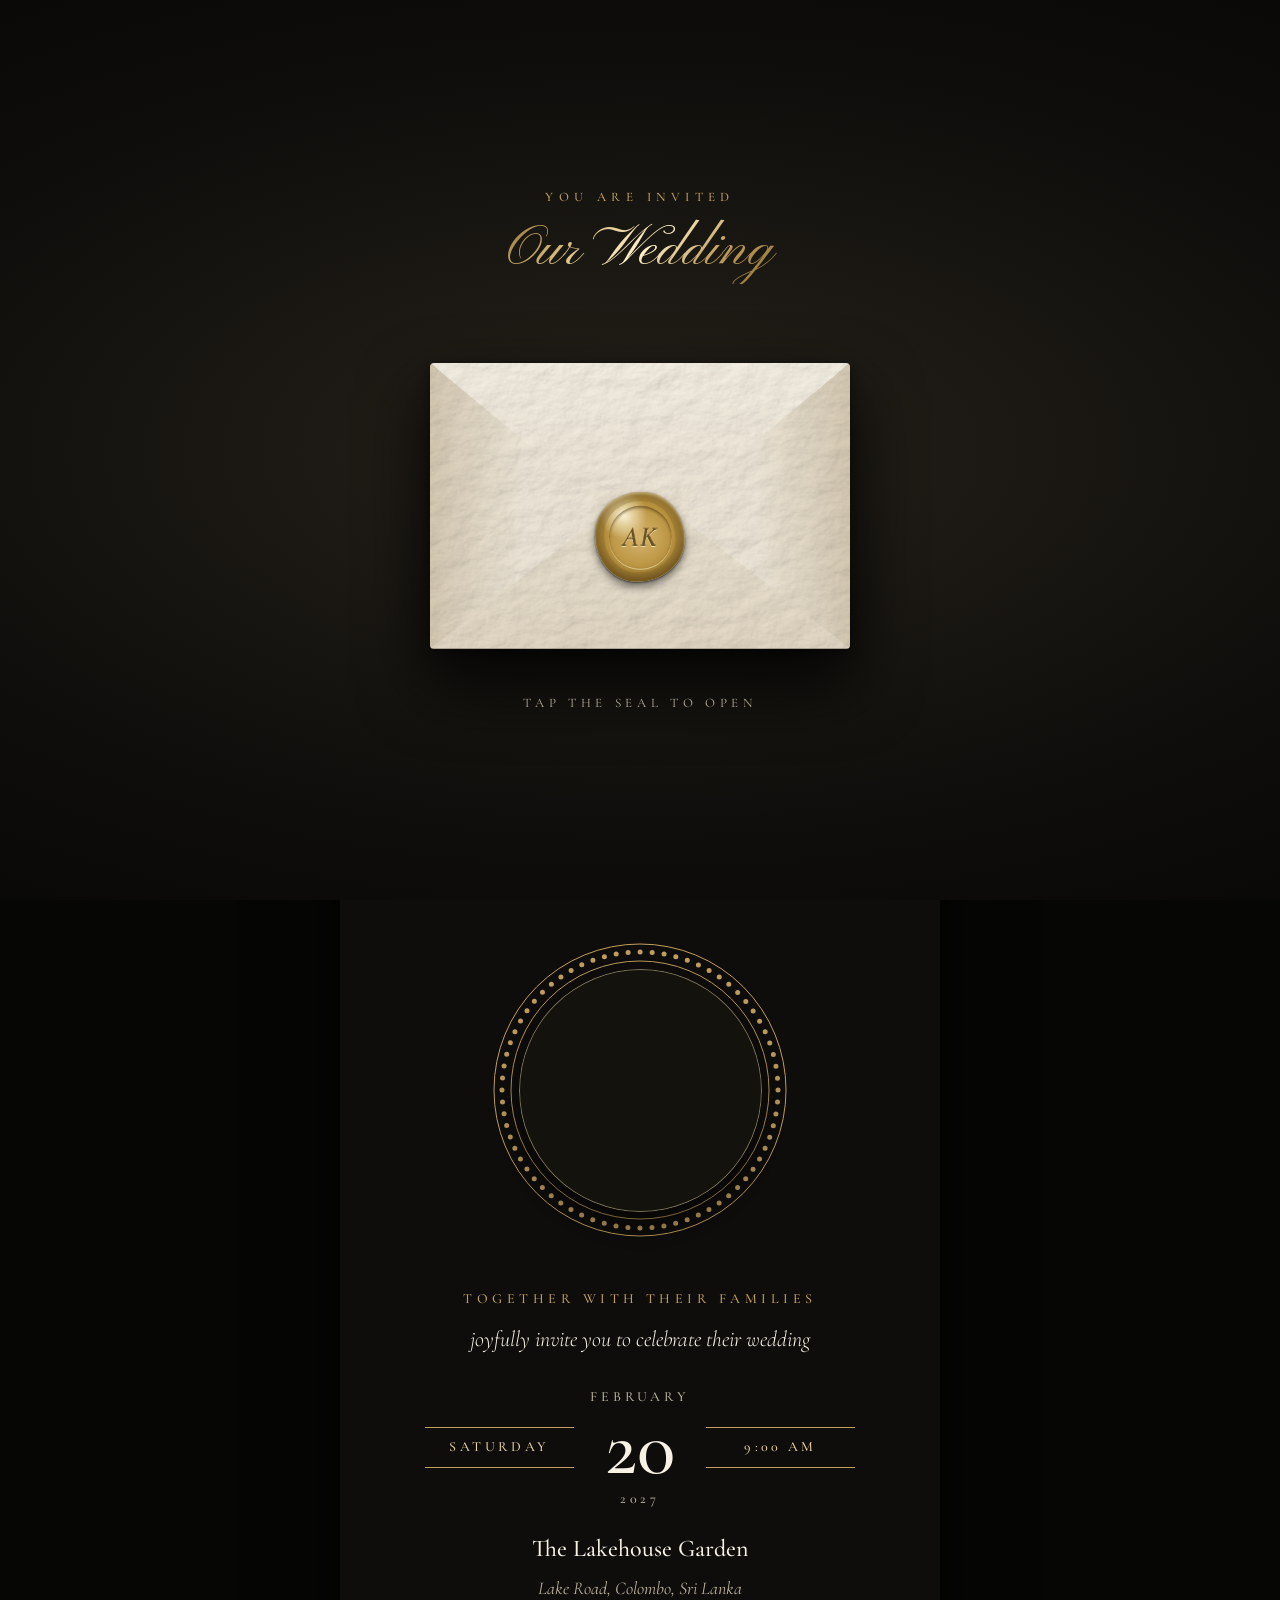
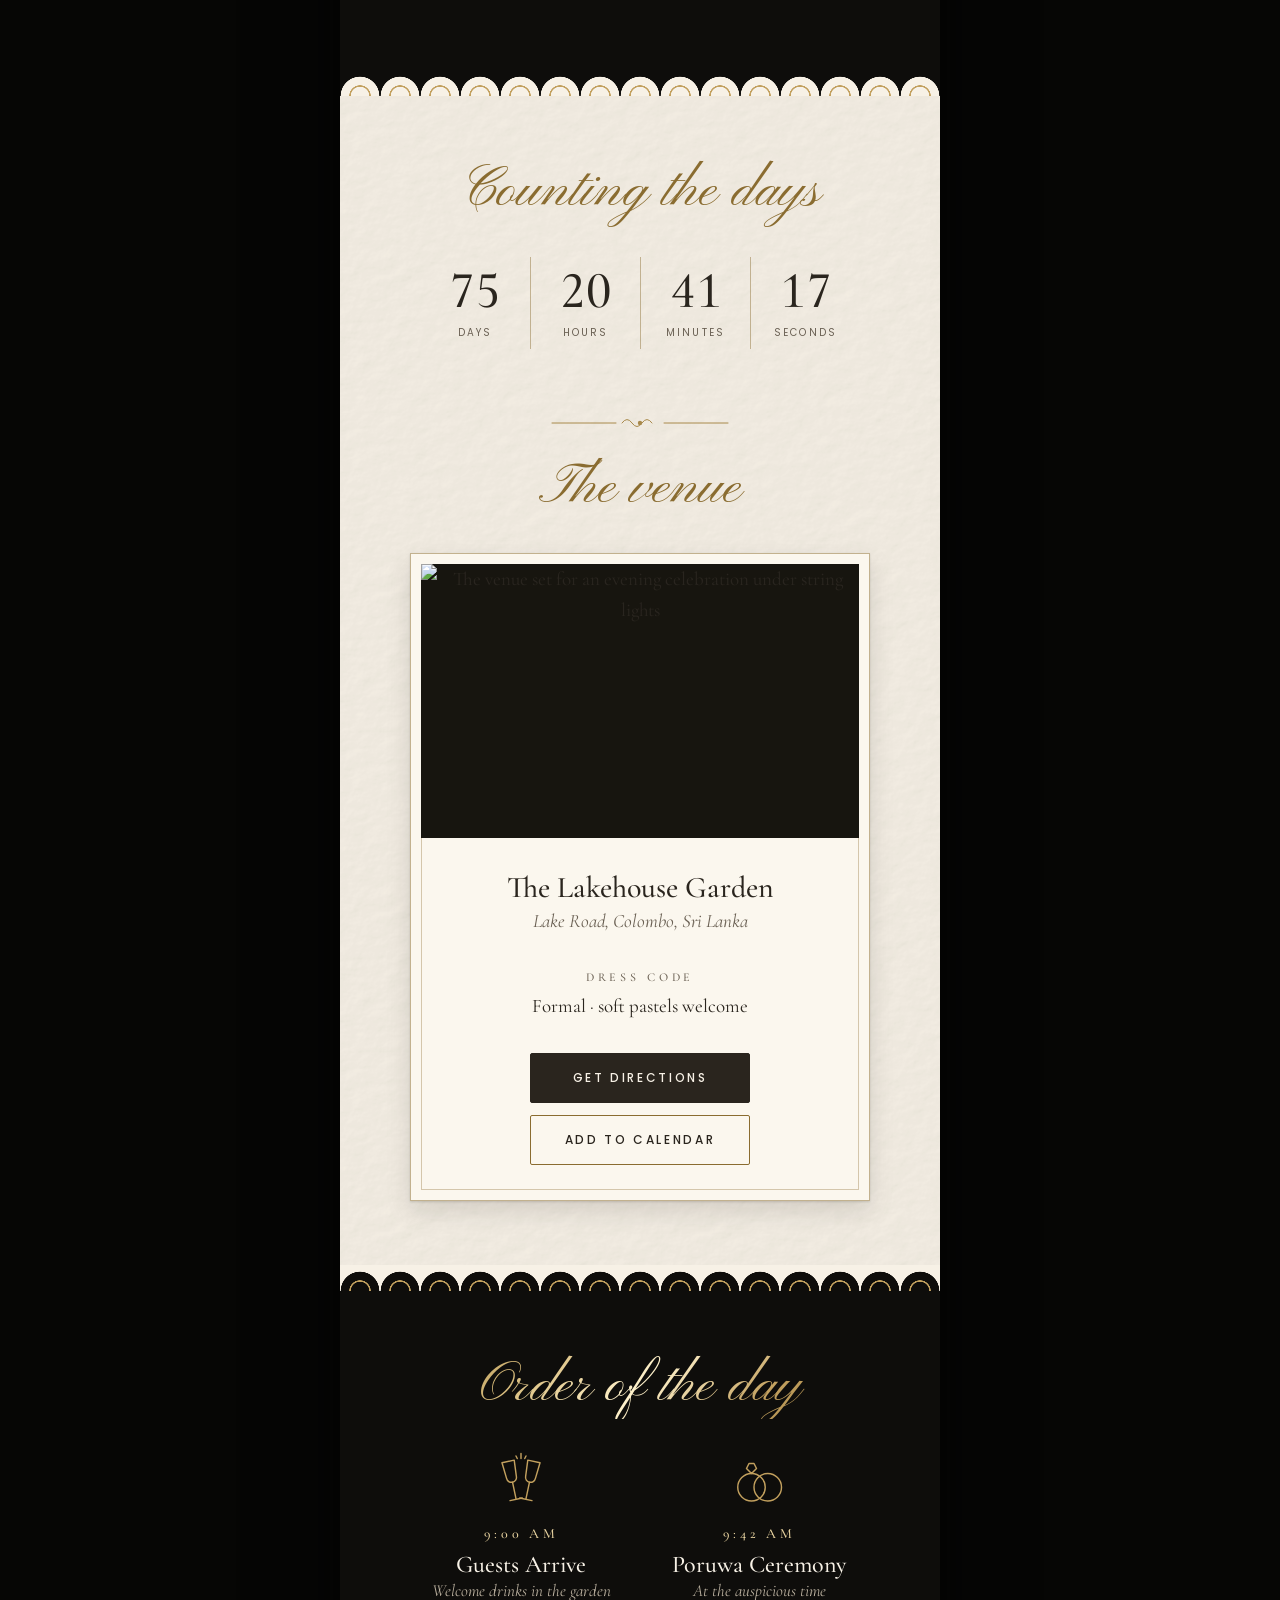
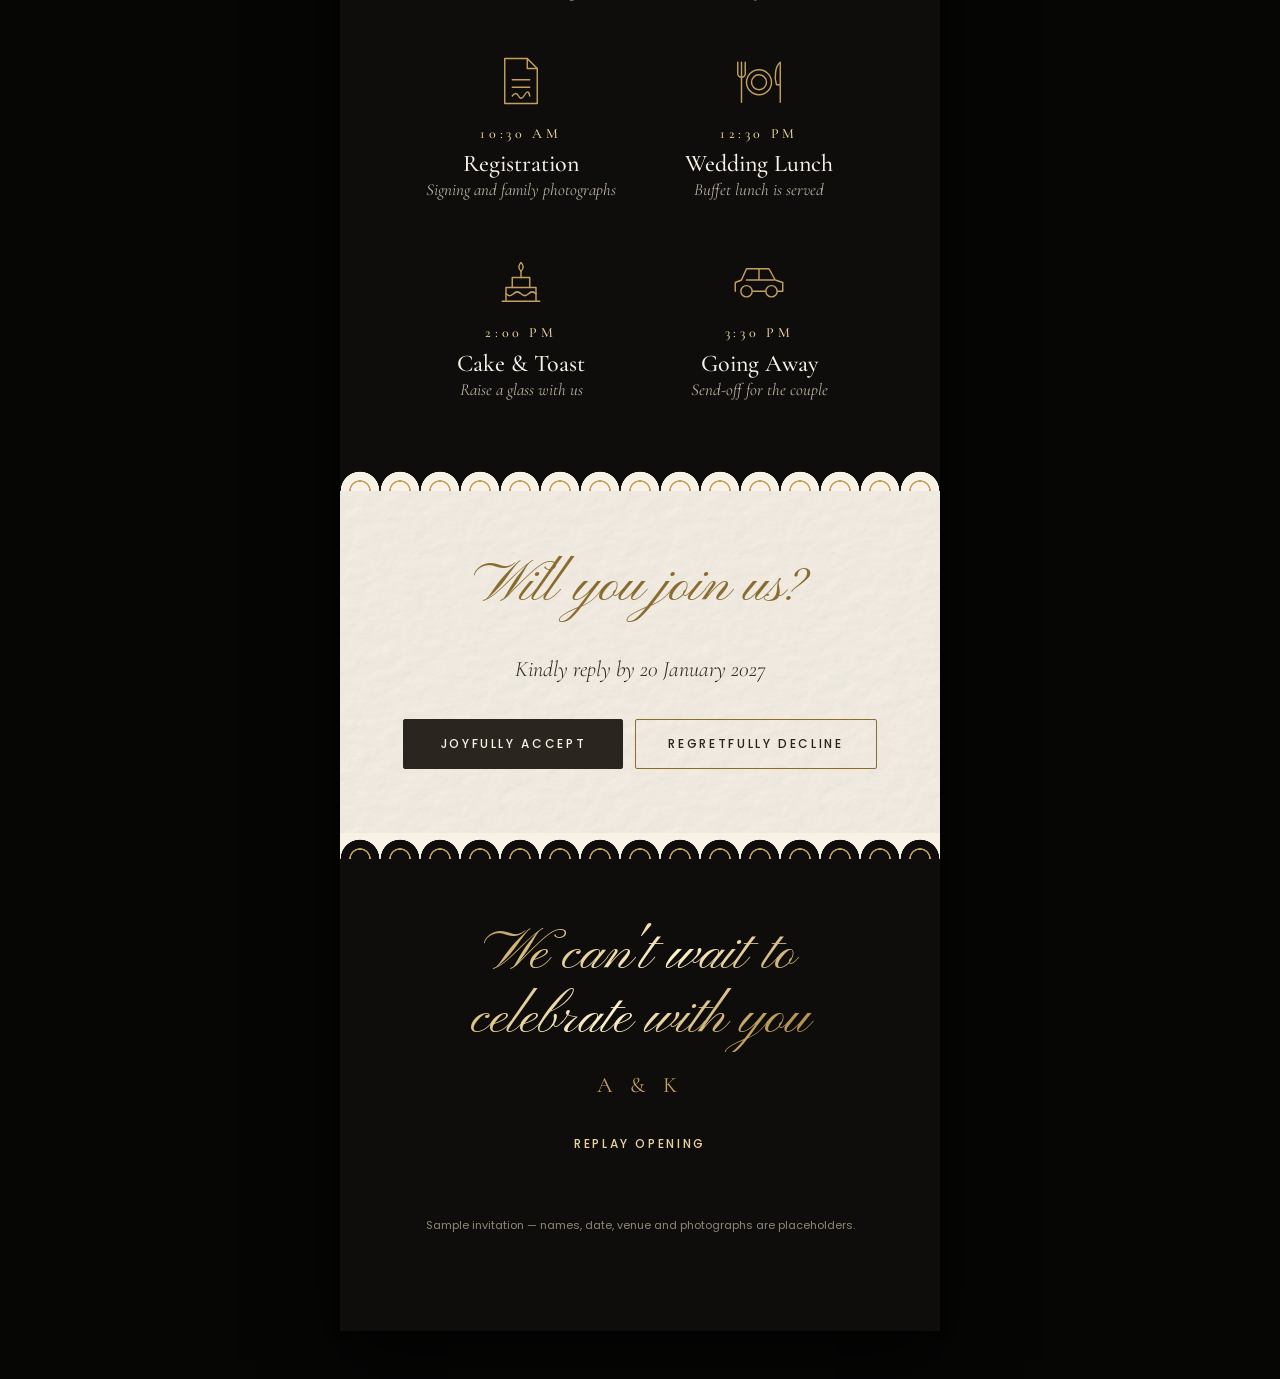
==== demo/card-01/index.html @ 8cd10842 "Add Card 01: animated digital wedding invitation Envelope opening sequence, photo hero, invitation w" ====
<!DOCTYPE html>
<html lang="en">
<head>
  <meta charset="utf-8">
  <meta name="viewport" content="width=device-width, initial-scale=1, viewport-fit=cover">
  <meta name="robots" content="noindex, nofollow">
  <meta name="theme-color" content="#0E0D0B">
  <title>You're Invited — Wedding Invitation</title>
  <meta name="description" content="Open your wedding invitation.">
  <meta property="og:title" content="You're Invited">
  <meta property="og:description" content="Tap to open your wedding invitation.">
  <meta property="og:type" content="website">

  <link rel="preconnect" href="https://fonts.googleapis.com">
  <link rel="preconnect" href="https://fonts.gstatic.com" crossorigin>
  <link rel="preconnect" href="https://images.pexels.com">
  <link href="https://fonts.googleapis.com/css2?family=Cormorant+Garamond:ital,wght@0,400;0,500;0,600;1,400;1,500&family=Pinyon+Script&family=Poppins:wght@400;500&display=swap" rel="stylesheet">
  <link href="https://cdn.jsdelivr.net/npm/bootstrap@5.3.3/dist/css/bootstrap.min.css" rel="stylesheet">
  <link href="https://cdnjs.cloudflare.com/ajax/libs/font-awesome/6.5.2/css/all.min.css" rel="stylesheet">
  <link href="assets/css/style.css" rel="stylesheet">
</head>
<body class="is-sealed">

  <!-- ============ Opening stage: sealed envelope ============ -->
  <div class="stage" id="stage">
    <div class="stage__sparkles" id="sparkles" aria-hidden="true"></div>

    <p class="stage__eyebrow">You are invited</p>
    <p class="stage__guest" id="stageGuest">Our Wedding</p>

    <div class="env" id="env">
      <div class="env__back"></div>

      <div class="env__card" aria-hidden="true">
        <div class="env__card-inner">
          <span class="env__card-line">The wedding of</span>
          <span class="env__card-mono" data-bind="monogram"></span>
        </div>
      </div>

      <div class="env__pocket" aria-hidden="true">
        <div class="env__sides"></div>
        <div class="env__bottom"></div>
      </div>

      <div class="env__flap" aria-hidden="true"></div>

      <button class="seal" id="openBtn" type="button" aria-label="Open the invitation">
        <span class="seal__mono" data-bind="initials"></span>
      </button>
    </div>

    <p class="stage__hint">Tap the seal to open</p>
  </div>

  <!-- ============ Invitation ============ -->
  <main class="invite" id="invite">
    <article class="sheet">

      <!-- Hero photo -->
      <header class="hero">
        <img class="hero__img" id="heroImg" alt="The couple embracing in a garden" fetchpriority="high">
        <div class="hero__shade" aria-hidden="true"></div>
        <div class="flecks" id="flecks" aria-hidden="true"></div>
        <div class="hero__text">
          <p class="eyebrow rise" style="--d:.3s">The wedding of</p>
          <h1 class="names rise" style="--d:.6s">
            <span data-bind="first"></span>
            <span class="names__amp">&amp;</span>
            <span data-bind="second"></span>
          </h1>
          <p class="hero__date rise" style="--d:.9s" data-bind="longDate"></p>
        </div>
      </header>

      <!-- Invitation wording -->
      <section class="section section--dark invitation" id="invitation">
        <p class="invitation__guest reveal" id="heroGuest" hidden></p>

        <div class="portrait reveal">
          <svg class="portrait__ring" viewBox="0 0 300 300" aria-hidden="true">
            <circle class="ring ring--line" cx="150" cy="150" r="146"/>
            <circle class="ring ring--beads" cx="150" cy="150" r="138"/>
            <circle class="ring ring--line" cx="150" cy="150" r="129"/>
          </svg>
          <div class="portrait__photo" id="portraitPhoto" role="img" aria-label="Portrait of the couple"></div>
          <div class="portrait__hearts" aria-hidden="true">
            <i class="fa-solid fa-heart heartfloat" style="--x:6%;--s:.8;--dl:0s"></i>
            <i class="fa-solid fa-heart heartfloat" style="--x:22%;--s:.55;--dl:1.6s"></i>
            <i class="fa-solid fa-heart heartfloat" style="--x:50%;--s:.7;--dl:.8s"></i>
            <i class="fa-solid fa-heart heartfloat" style="--x:76%;--s:.5;--dl:2.4s"></i>
            <i class="fa-solid fa-heart heartfloat" style="--x:92%;--s:.85;--dl:3.2s"></i>
          </div>
        </div>

        <p class="eyebrow reveal" data-bind="hosts"></p>
        <p class="lead reveal" data-bind="request"></p>

        <div class="dateblock reveal">
          <span class="dateblock__side" data-bind="weekday"></span>
          <span class="dateblock__mid">
            <span class="dateblock__month" data-bind="month"></span>
            <span class="dateblock__day" data-bind="day"></span>
            <span class="dateblock__year" data-bind="year"></span>
          </span>
          <span class="dateblock__side" data-bind="startTime"></span>
        </div>

        <p class="invitation__venue reveal">
          <span data-bind="venueName"></span><br>
          <small data-bind="venueAddress"></small>
        </p>
      </section>

      <div class="lace lace--to-light" aria-hidden="true"></div>

      <!-- Countdown -->
      <section class="section section--light" id="countdown" aria-labelledby="cdTitle">
        <h2 class="title reveal" id="cdTitle">Counting the days</h2>
        <div class="countdown reveal" id="cd" role="timer" aria-live="off">
          <div class="countdown__cell"><span class="countdown__num" data-cd="days">0</span><span class="countdown__label">Days</span></div>
          <div class="countdown__cell"><span class="countdown__num" data-cd="hours">0</span><span class="countdown__label">Hours</span></div>
          <div class="countdown__cell"><span class="countdown__num" data-cd="minutes">0</span><span class="countdown__label">Minutes</span></div>
          <div class="countdown__cell"><span class="countdown__num" data-cd="seconds">0</span><span class="countdown__label">Seconds</span></div>
        </div>
      </section>

      <!-- Venue -->
      <section class="section section--light section--tight" id="venue" aria-labelledby="venTitle">
        <div class="ornament reveal" aria-hidden="true"></div>
        <h2 class="title reveal" id="venTitle">The venue</h2>
        <div class="framecard reveal">
          <div class="framecard__photo"><img id="venueImg" alt="The venue set for an evening celebration under string lights" loading="lazy"></div>
          <div class="framecard__body">
            <h3 class="framecard__name" data-bind="venueName"></h3>
            <p class="framecard__text" data-bind="venueAddress"></p>
            <p class="framecard__meta"><span class="label">Dress code</span><br><span data-bind="dressCode"></span></p>
            <div class="btnrow">
              <a class="btn-inv btn-inv--primary" id="mapBtn" target="_blank" rel="noopener">Get directions</a>
              <a class="btn-inv btn-inv--outline" id="calBtn" target="_blank" rel="noopener">Add to calendar</a>
            </div>
          </div>
        </div>
      </section>

      <div class="lace lace--to-dark" aria-hidden="true"></div>

      <!-- Order of the day -->
      <section class="section section--dark" id="schedule" aria-labelledby="schTitle">
        <h2 class="title reveal" id="schTitle">Order of the day</h2>
        <ol class="events" id="timeline"></ol>
      </section>

      <div class="lace lace--to-light" aria-hidden="true"></div>

      <!-- RSVP -->
      <section class="section section--light" id="rsvp" aria-labelledby="rsvpTitle">
        <h2 class="title reveal" id="rsvpTitle">Will you join us?</h2>
        <p class="lead reveal">Kindly reply by <span data-bind="rsvpBy"></span></p>
        <div class="btnrow reveal">
          <a class="btn-inv btn-inv--primary" id="yesBtn" target="_blank" rel="noopener">Joyfully accept</a>
          <a class="btn-inv btn-inv--outline" id="noBtn" target="_blank" rel="noopener">Regretfully decline</a>
        </div>
      </section>

      <div class="lace lace--to-dark" aria-hidden="true"></div>

      <!-- Closing -->
      <footer class="section section--dark closing">
        <p class="closing__script reveal" data-bind="closing"></p>
        <p class="closing__mono reveal" data-bind="monogram"></p>
        <button class="btn-inv btn-inv--ghost reveal" id="replayBtn" type="button">Replay opening</button>
        <p class="closing__note">Sample invitation — names, date, venue and photographs are placeholders.</p>
      </footer>
    </article>
  </main>

  <script src="assets/data.js"></script>
  <script src="assets/js/app.js"></script>
</body>
</html>
---- demo/card-01/assets/css/style.css ----
/* =========================================================
   Card 01 — "Noir & Gold"
   1. Tokens  2. Base  3. Buttons  4. Stage + envelope
   5. Sheet + hero  6. Invitation + portrait  7. Sections  8. Motion
   ========================================================= */

/* ---------- 1. Tokens ---------- */
:root {
  /* colour */
  --black: #0E0D0B;
  --black-2: #17150F;
  --ivory: #F7F1E6;
  --ivory-2: #EDE4D3;
  --gold: #C2A05E;
  --gold-light: #E8D3A0;
  --gold-dark: #8A6C30;
  --ink: #2A251E;
  --ink-soft: #6A6053;
  --mist: #B9AF9E;          /* secondary text on black */
  --envelope: #F1E9DA;
  --envelope-2: #E2D7C2;

  /* type */
  --font-script: "Pinyon Script", cursive;
  --font-serif: "Cormorant Garamond", Georgia, serif;
  --font-ui: "Poppins", system-ui, sans-serif;

  /* spacing (4px base) */
  --s-1: 4px;  --s-2: 8px;  --s-3: 12px; --s-4: 16px; --s-6: 24px;
  --s-8: 32px; --s-12: 48px; --s-16: 64px; --s-24: 96px;

  --sheet-w: 600px;
  --radius: 2px;
  --shadow-1: 0 1px 2px rgba(20, 14, 4, .14), 0 10px 24px rgba(20, 14, 4, .12);
  --shadow-2: 0 2px 6px rgba(0, 0, 0, .4), 0 30px 70px rgba(0, 0, 0, .6);
  --ease: cubic-bezier(.22, .8, .24, 1);
  --foil: linear-gradient(135deg, #8A6C30 0%, #D8BC7C 28%, #FFF2CC 50%, #C2A05E 72%, #8A6C30 100%);
  /* lit paper fibre, multiplied over the paper colour */
  --paper-tex: url("data:image/svg+xml,%3Csvg xmlns='http://www.w3.org/2000/svg' width='320' height='320'%3E%3Cfilter id='p' x='0' y='0' width='100%25' height='100%25'%3E%3CfeTurbulence type='fractalNoise' baseFrequency='.035 .05' numOctaves='5' seed='7' stitchTiles='stitch'/%3E%3CfeDiffuseLighting lighting-color='%23fff' surfaceScale='1.6' diffuseConstant='1'%3E%3CfeDistantLight azimuth='45' elevation='62'/%3E%3C/feDiffuseLighting%3E%3C/filter%3E%3Crect width='320' height='320' filter='url(%23p)'/%3E%3C/svg%3E");
  /* same fibre, much flatter — for large page areas */
  --paper-tex-soft: url("data:image/svg+xml,%3Csvg xmlns='http://www.w3.org/2000/svg' width='320' height='320'%3E%3Cfilter id='p' x='0' y='0' width='100%25' height='100%25'%3E%3CfeTurbulence type='fractalNoise' baseFrequency='.05 .07' numOctaves='5' seed='3' stitchTiles='stitch'/%3E%3CfeDiffuseLighting lighting-color='%23fff' surfaceScale='.55' diffuseConstant='1'%3E%3CfeDistantLight azimuth='45' elevation='68'/%3E%3C/feDiffuseLighting%3E%3C/filter%3E%3Crect width='320' height='320' filter='url(%23p)'/%3E%3C/svg%3E");
  --grain: url("data:image/svg+xml,%3Csvg xmlns='http://www.w3.org/2000/svg' width='180' height='180'%3E%3Cfilter id='n'%3E%3CfeTurbulence type='fractalNoise' baseFrequency='.9' numOctaves='2' stitchTiles='stitch'/%3E%3CfeColorMatrix values='0 0 0 0 .5 0 0 0 0 .42 0 0 0 0 .3 0 0 0 .08 0'/%3E%3C/filter%3E%3Crect width='180' height='180' filter='url(%23n)'/%3E%3C/svg%3E");
}

/* ---------- 2. Base ---------- */
html { scroll-behavior: smooth; }
body {
  margin: 0;
  background: #060605;
  color: var(--ink);
  font-family: var(--font-serif);
  font-size: 1.1875rem;
  line-height: 1.6;
  -webkit-font-smoothing: antialiased;
}
body.is-sealed { overflow: hidden; }
h1, h2, h3, p { margin: 0; }
a { color: inherit; }
:focus-visible { outline: 2px solid var(--gold); outline-offset: 3px; }

.eyebrow, .label {
  font-family: var(--font-serif); font-weight: 500;
  text-transform: uppercase; letter-spacing: .32em;
}
.eyebrow { font-size: .875rem; }
.label { font-size: .75rem; }
.lead { font-style: italic; font-size: 1.375rem; text-wrap: balance; }
.title {
  font-family: var(--font-script); font-weight: 400;
  font-size: clamp(2.5rem, 11vw, 3.5rem); line-height: 1.15;
  margin-bottom: var(--s-8);
}

/* ---------- 3. Buttons ---------- */
.btn-inv {
  display: inline-flex; align-items: center; justify-content: center; gap: var(--s-2);
  min-width: 220px; min-height: 50px; padding: var(--s-3) var(--s-8);
  border: 1px solid var(--ink); border-radius: var(--radius);
  font-family: var(--font-ui); font-weight: 500; font-size: .75rem;
  letter-spacing: .22em; text-transform: uppercase; text-decoration: none;
  cursor: pointer;
  transition: background-color .25s, color .25s, border-color .25s, transform .25s, box-shadow .25s;
}
.btn-inv--primary { background: var(--ink); color: var(--ivory); }
.btn-inv--primary:hover { background: var(--gold-dark); border-color: var(--gold-dark); color: #fff; transform: translateY(-1px); box-shadow: var(--shadow-1); }
.btn-inv--outline { background: transparent; color: var(--ink); border-color: var(--gold-dark); }
.btn-inv--outline:hover { background: var(--ink); border-color: var(--ink); color: var(--ivory); }
.btn-inv--ghost { background: transparent; border-color: transparent; color: var(--gold-light); min-width: 0; }
.btn-inv--ghost:hover { border-color: var(--gold); }
.btn-inv:active { transform: translateY(0) scale(.985); box-shadow: none; }
.btn-inv[disabled], .btn-inv[aria-disabled="true"] { opacity: .45; pointer-events: none; }
.btnrow { display: flex; flex-wrap: wrap; justify-content: center; gap: var(--s-3); margin-top: var(--s-8); }

/* ---------- 4. Stage + envelope ---------- */
.stage {
  position: fixed; inset: 0; z-index: 100; overflow: hidden;
  display: flex; flex-direction: column; align-items: center; justify-content: center;
  gap: var(--s-3); padding: var(--s-6);
  background: radial-gradient(110% 75% at 50% 50%, #26221A 0%, var(--black) 58%, #050504 100%);
  color: var(--ivory); text-align: center;
  transition: opacity .8s ease;
}
.stage__sparkles { position: absolute; inset: 0; pointer-events: none; }
.sparkle {
  position: absolute; width: 3px; height: 3px; border-radius: 50%;
  background: var(--gold-light); box-shadow: 0 0 6px 1px rgba(232, 211, 160, .5); opacity: 0;
  animation: twinkle var(--t, 4s) ease-in-out var(--dl, 0s) infinite;
}
.stage__eyebrow { font-size: .8125rem; font-weight: 500; letter-spacing: .42em; text-transform: uppercase; color: var(--gold); }
.stage__guest {
  font-family: var(--font-script); font-size: clamp(2.5rem, 11vw, 3.5rem); line-height: 1.15;
  background: var(--foil); -webkit-background-clip: text; background-clip: text; color: transparent;
  padding: 0 .2em;
}
.stage__hint {
  margin-top: var(--s-8);
  font-size: .8125rem; letter-spacing: .36em; text-transform: uppercase; color: var(--mist);
  animation: breathe 2.6s ease-in-out infinite;
}
.stage__eyebrow, .stage__guest, .stage__hint { position: relative; transition: opacity .4s ease; }

.env {
  --w: min(84vw, 420px);
  position: relative; width: var(--w); aspect-ratio: 1 / .68;
  margin-top: calc(var(--w) * .16);
  perspective: 1400px;
  filter: drop-shadow(0 30px 34px rgba(0, 0, 0, .7)) drop-shadow(0 4px 6px rgba(0, 0, 0, .5));
  animation: float 6s ease-in-out infinite;
}
.env__back, .env__pocket, .env__flap { position: absolute; left: 0; right: 0; transition: transform .9s var(--ease), opacity .6s ease; }
.env__back {
  top: 0; bottom: 0; border-radius: 4px;
  background:
    radial-gradient(circle at 10px 10px, rgba(194, 160, 94, .7) 1px, transparent 1.6px) 0 0 / 20px 20px,
    radial-gradient(circle at 0 0, rgba(194, 160, 94, .35) 1px, transparent 1.6px) 0 0 / 20px 20px,
    linear-gradient(160deg, #1D1A13, #0A0908);
}
.env__card {
  position: absolute; z-index: 2; left: 5%; right: 5%; top: 5%; height: 90%;
  padding: 8px; border-radius: 2px;
  background: var(--paper-tex), #FBF7EE; background-blend-mode: multiply;
  box-shadow: 0 2px 10px rgba(0, 0, 0, .45);
  transition: transform 1.1s var(--ease);
}
.env__card-inner {
  height: 100%; display: flex; flex-direction: column; align-items: center; justify-content: flex-start;
  padding-top: 9%; gap: 2px;
  border: 1px solid var(--gold); outline: 1px solid rgba(194, 160, 94, .45); outline-offset: 3px;
  transition: opacity .35s ease;
}
.env__card-line { font-size: calc(var(--w) * .028); letter-spacing: .34em; text-transform: uppercase; color: var(--ink-soft); }
.env__card-mono { font-family: var(--font-script); font-size: calc(var(--w) * .135); line-height: 1.15; color: var(--gold-dark); }

.env__pocket { top: 0; bottom: 0; z-index: 3; }
.env__sides, .env__bottom { position: absolute; inset: 0; border-radius: 4px; background-blend-mode: multiply; }
.env__sides {
  background: var(--paper-tex), linear-gradient(90deg, #D9CDB6 0%, var(--envelope) 22%, var(--envelope) 78%, #D9CDB6 100%);
  clip-path: polygon(0 0, 50% 57%, 100% 0, 100% 100%, 0 100%);
}
.env__bottom {
  background: var(--paper-tex), linear-gradient(0deg, #E6DBC7 0%, #F6EFE2 100%);
  clip-path: polygon(0 100%, 50% 43%, 100% 100%);
  filter: drop-shadow(0 -2px 3px rgba(40, 28, 8, .28));
}
.env__flap {
  top: 0; height: 61%; z-index: 4;
  transform-origin: 50% 0;
  background: var(--paper-tex), linear-gradient(180deg, #F8F2E6 0%, var(--envelope) 70%, #E6DBC7 100%);
  background-blend-mode: multiply;
  clip-path: polygon(0 0, 100% 0, 50% 100%);
  border-radius: 4px 4px 0 0;
  filter: drop-shadow(0 4px 4px rgba(40, 28, 8, .35));
}

.seal {
  position: absolute; z-index: 5; left: 50%; top: 61%;
  width: calc(var(--w) * .215); height: calc(var(--w) * .215); min-width: 68px; min-height: 68px;
  transform: translate(-50%, -50%);
  border: 0; padding: 0; cursor: pointer;
  border-radius: 51% 47% 53% 46% / 46% 53% 47% 52%;
  background:
    radial-gradient(circle at 32% 26%, rgba(255, 248, 220, .95) 0%, rgba(255, 248, 220, 0) 26%),
    radial-gradient(circle at 50% 50%, #D6B56E 0%, #B8923F 52%, #8A6C30 78%, #6B5222 100%);
  box-shadow:
    inset 0 0 0 calc(var(--w) * .022) rgba(120, 90, 30, .28),
    inset 0 2px 3px rgba(255, 246, 214, .7),
    inset 0 -6px 10px rgba(70, 48, 10, .55),
    0 5px 9px rgba(0, 0, 0, .5), 0 1px 2px rgba(0, 0, 0, .5);
  color: #6B5222;
  transition: transform .55s var(--ease), opacity .45s ease;
}
.seal::before {
  content: ""; position: absolute; inset: 15%; border-radius: 50%;
  box-shadow: inset 0 2px 3px rgba(70, 48, 10, .55), 0 1px 0 rgba(255, 246, 214, .55);
}
.seal::after {
  content: ""; position: absolute; inset: -10px; border-radius: 50%;
  border: 1px solid var(--gold-light); opacity: 0;
  animation: ring 2.4s ease-out infinite;
}
.seal__mono {
  position: relative;
  font-family: var(--font-serif); font-weight: 600; font-style: italic; font-size: calc(var(--w) * .066);
  letter-spacing: .02em; text-shadow: 0 1px 0 rgba(255, 246, 214, .7), 0 -1px 0 rgba(60, 40, 8, .5);
}
.seal:hover { transform: translate(-50%, -50%) scale(1.05); }

/* opening sequence — classes added in order by app.js */
.stage.s1 .seal { transform: translate(-50%, 30%) rotate(24deg) scale(.72); opacity: 0; pointer-events: none; }
.stage.s1 .seal::after, .stage.s1 .stage__hint { animation: none; }
.stage.s1 .stage__eyebrow, .stage.s1 .stage__guest, .stage.s1 .stage__hint { opacity: 0; }
.stage.s1 .env { animation-play-state: paused; }
.stage.s2 .env__flap { transform: rotateX(180deg); }
.stage.s2b .env__flap { z-index: 1; background: linear-gradient(180deg, #1D1A13, #0A0908); filter: none; }
.stage.s3 .env__card { transform: translateY(-60%); }
.stage.s4 .env { filter: none; }
.stage.s4 .env__back, .stage.s4 .env__pocket { transform: translateY(70%); opacity: 0; }
.stage.s4 .env__flap { transform: translateY(70%) rotateX(180deg); opacity: 0; }
.stage.s4 .env__card { transform: translateY(-20%) scale(9); transition: transform 1.1s cubic-bezier(.6, 0, .8, .4); box-shadow: none; }
.stage.s4 .env__card-inner { opacity: 0; }
.stage.s5 { opacity: 0; pointer-events: none; }

/* ---------- 5. Sheet + hero ---------- */
.invite { min-height: 100vh; }
.sheet { position: relative; max-width: var(--sheet-w); margin: 0 auto; overflow: hidden; background: var(--black); text-align: center; }
@media (min-width: 680px) {
  .invite { padding: var(--s-12) var(--s-6); }
  .sheet { box-shadow: var(--shadow-2); }
}

.hero { position: relative; height: min(100svh, 860px); min-height: 560px; overflow: hidden; background: var(--black); color: var(--ivory); }
.hero__img {
  position: absolute; inset: 0; width: 100%; height: 100%;
  object-fit: cover; object-position: 50% 40%;
  filter: saturate(.72) contrast(1.04) brightness(.92) sepia(.12);
  transform: scale(1.14);
}
body.is-open .hero__img { animation: kenburns 14s ease-out forwards; }
.hero__shade {
  position: absolute; inset: 0;
  background: linear-gradient(180deg, rgba(14, 13, 11, .5) 0%, rgba(14, 13, 11, 0) 26%, rgba(14, 13, 11, .15) 50%, rgba(14, 13, 11, .88) 82%, var(--black) 100%);
}
.hero__text { position: absolute; left: 0; right: 0; bottom: 0; padding: 0 var(--s-6) var(--s-12); }
.hero .eyebrow { color: var(--gold-light); }
.names {
  margin-top: var(--s-3);
  font-family: var(--font-script); font-weight: 400;
  font-size: clamp(3.5rem, 16vw, 5.5rem); line-height: 1.02;
  color: var(--ivory); text-shadow: 0 2px 18px rgba(0, 0, 0, .55);
}
.names__amp { display: block; font-size: .46em; line-height: 1.1; color: var(--gold-light); }
.hero__date { margin-top: var(--s-4); font-size: .9375rem; font-weight: 500; letter-spacing: .3em; text-transform: uppercase; color: var(--gold-light); }

.flecks { position: absolute; inset: 0; overflow: hidden; pointer-events: none; }
.fleck {
  position: absolute; bottom: -10px; left: var(--x); width: var(--sz, 4px); height: var(--sz, 4px); border-radius: 50%;
  background: var(--gold-light); box-shadow: 0 0 8px 2px rgba(232, 211, 160, .45); opacity: 0;
}
body.is-open .fleck { animation: drift var(--t, 11s) linear var(--dl, 0s) infinite; }

/* ---------- 6. Invitation + portrait ---------- */
.section { position: relative; padding: var(--s-16) var(--s-6); }
.section--tight { padding-top: 0; }
.section--dark { background: var(--black); color: var(--ivory); }
.section--dark .title { background: var(--foil); -webkit-background-clip: text; background-clip: text; color: transparent; padding: 0 .15em; }
.section--dark .eyebrow { color: var(--gold); }
.section--light { background: var(--paper-tex-soft), var(--ivory); background-blend-mode: multiply; color: var(--ink); }
.section--light .title { color: var(--gold-dark); }
.section--light .label { color: var(--ink-soft); }
.section--dark .btn-inv--primary { background: var(--gold); border-color: var(--gold); color: var(--black); }

.invitation { padding-top: var(--s-8); }
.invitation__guest { font-style: italic; font-size: 1.375rem; color: var(--mist); margin-bottom: var(--s-8); }
.invitation .lead { margin-top: var(--s-3); color: var(--ivory); }

.portrait { position: relative; width: min(74vw, 300px); aspect-ratio: 1; margin: 0 auto var(--s-12); }
.portrait__ring { position: absolute; inset: 0; width: 100%; height: 100%; overflow: visible; }
.ring { fill: none; stroke: var(--gold); }
.ring--line { stroke-width: 1; }
.ring--beads { stroke-width: 5; stroke-linecap: round; stroke-dasharray: 0 12.04; transform-origin: 50% 50%; animation: spin 90s linear infinite; }
.portrait__photo {
  position: absolute; inset: 9.5%; border-radius: 50%;
  background: var(--black-2) center / cover no-repeat;
  filter: saturate(.8) contrast(1.03);
  box-shadow: inset 0 0 0 1px rgba(232, 211, 160, .5), 0 14px 34px rgba(0, 0, 0, .6);
}
.portrait__hearts { position: absolute; left: -8%; right: -8%; top: 0; bottom: 0; pointer-events: none; }
.heartfloat {
  position: absolute; left: var(--x); bottom: 12%;
  font-size: calc(1.1rem * var(--s, 1)); color: var(--gold-light);
  filter: drop-shadow(0 0 6px rgba(232, 211, 160, .55)); opacity: 0;
  animation: heart 5s ease-out var(--dl, 0s) infinite;
}

.dateblock {
  display: grid; grid-template-columns: 1fr auto 1fr; align-items: center; gap: var(--s-4);
  margin: var(--s-8) auto 0; max-width: 430px;
}
.dateblock__side {
  padding: var(--s-2) 0; border-top: 1px solid var(--gold); border-bottom: 1px solid var(--gold);
  font-size: .875rem; font-weight: 500; letter-spacing: .24em; text-transform: uppercase; color: var(--gold-light);
}
.dateblock__mid { display: flex; flex-direction: column; line-height: 1; }
.dateblock__month, .dateblock__year { font-size: .875rem; font-weight: 500; letter-spacing: .28em; text-transform: uppercase; color: var(--mist); }
.dateblock__day { font-size: clamp(3.75rem, 17vw, 5rem); font-weight: 500; color: var(--ivory); margin: var(--s-1) 0; }

.invitation__venue { margin-top: var(--s-6); font-size: 1.5rem; font-weight: 500; color: var(--ivory); }
.invitation__venue small { font-size: 1.125rem; font-weight: 400; font-style: italic; color: var(--mist); }

/* ---------- 7. Sections ---------- */
.lace { height: 26px; background-repeat: repeat-x; background-size: 40px 26px; background-position: center bottom; }
.lace--to-light {
  background-color: var(--black);
  background-image:
    radial-gradient(circle at 50% 100%, transparent 9px, var(--gold) 9.5px, var(--gold) 10.5px, transparent 11px),
    radial-gradient(circle at 50% 100%, var(--ivory) 19px, transparent 19.6px);
}
.lace--to-dark {
  background-color: var(--ivory);
  background-image:
    radial-gradient(circle at 50% 100%, transparent 9px, var(--gold) 9.5px, var(--gold) 10.5px, transparent 11px),
    radial-gradient(circle at 50% 100%, var(--black) 19px, transparent 19.6px);
}

.ornament {
  width: 180px; height: 20px; margin: 0 auto var(--s-6);
  background: url("data:image/svg+xml,%3Csvg xmlns='http://www.w3.org/2000/svg' viewBox='0 0 180 20'%3E%3Cg fill='none' stroke='%23A8894A' stroke-width='1' stroke-linecap='round'%3E%3Cpath d='M2 10h64M114 10h64'/%3E%3Cpath d='M72 10q5-7 10 0t10 0 10 0'/%3E%3Ccircle cx='90' cy='10' r='2.2' fill='%23A8894A' stroke='none'/%3E%3C/g%3E%3C/svg%3E") center / contain no-repeat;
}

.countdown { display: grid; grid-template-columns: repeat(4, 1fr); max-width: 440px; margin: 0 auto; }
.countdown__cell { display: flex; flex-direction: column; gap: var(--s-2); padding: var(--s-2) var(--s-1); border-left: 1px solid rgba(138, 108, 48, .45); }
.countdown__cell:first-child { border-left: 0; }
.countdown__num { font-size: clamp(2.25rem, 11vw, 3.25rem); font-weight: 500; line-height: 1; color: var(--ink); font-variant-numeric: lining-nums tabular-nums; }
.countdown__label { font-family: var(--font-ui); font-size: .625rem; letter-spacing: .22em; text-transform: uppercase; color: var(--ink-soft); }

.framecard { max-width: 460px; margin: 0 auto; padding: 10px; background: #FBF7EE; border: 1px solid rgba(138, 108, 48, .5); box-shadow: var(--shadow-1); }
.framecard__photo { aspect-ratio: 16 / 10; overflow: hidden; background: var(--black-2); }
.framecard__photo img { width: 100%; height: 100%; object-fit: cover; filter: saturate(.85); transition: transform 1.6s var(--ease); }
.framecard:hover .framecard__photo img { transform: scale(1.05); }
.framecard__body { padding: var(--s-8) var(--s-4) var(--s-6); border: 1px solid rgba(138, 108, 48, .35); border-top: 0; }
.framecard__name { font-size: 1.875rem; font-weight: 500; line-height: 1.2; }
.framecard__text { font-style: italic; color: var(--ink-soft); }
.framecard__meta { margin-top: var(--s-6); font-size: 1.1875rem; }

.events { list-style: none; margin: 0 auto; padding: 0; max-width: 460px; display: grid; grid-template-columns: 1fr 1fr; gap: var(--s-12) var(--s-4); }
.events__item { display: flex; flex-direction: column; align-items: center; }
.events__icon { width: 60px; height: 60px; color: var(--gold); margin-bottom: var(--s-3); }
.events__icon svg { width: 100%; height: 100%; fill: none; stroke: currentColor; stroke-width: 1.15; stroke-linecap: round; stroke-linejoin: round; }
.events__time { font-size: .875rem; font-weight: 500; letter-spacing: .26em; text-transform: uppercase; color: var(--gold-light); }
.events__title { font-size: 1.5rem; font-weight: 500; line-height: 1.25; color: var(--ivory); margin-top: var(--s-1); }
.events__note { font-size: 1.0625rem; font-style: italic; line-height: 1.35; color: var(--mist); text-wrap: balance; }

.closing { padding-bottom: var(--s-24); display: flex; flex-direction: column; align-items: center; gap: var(--s-4); }
.closing__script {
  font-family: var(--font-script); font-size: clamp(2.5rem, 11vw, 3.5rem); line-height: 1.15; text-wrap: balance;
  background: var(--foil); -webkit-background-clip: text; background-clip: text; color: transparent; padding: 0 .15em;
}
.closing__mono { font-size: 1.375rem; letter-spacing: .3em; color: var(--gold); }
.closing__note { margin-top: var(--s-8); font-family: var(--font-ui); font-size: .6875rem; color: #8F8676; }

/* ---------- 8. Motion ---------- */
.rise { opacity: 0; transform: translateY(20px); transition: opacity 1.1s ease var(--d, 0s), transform 1.1s var(--ease) var(--d, 0s); }
body.is-open .rise { opacity: 1; transform: none; }
.reveal { opacity: 0; transform: translateY(24px); transition: opacity .9s ease var(--d, 0s), transform .9s var(--ease) var(--d, 0s); }
.reveal.is-in { opacity: 1; transform: none; }

@keyframes float { 50% { transform: translateY(-7px); } }
@keyframes breathe { 50% { opacity: .45; } }
@keyframes ring { 0% { transform: scale(.8); opacity: .8; } 100% { transform: scale(1.45); opacity: 0; } }
@keyframes twinkle { 50% { opacity: .9; transform: scale(1.5); } }
@keyframes spin { to { transform: rotate(360deg); } }
@keyframes kenburns { to { transform: scale(1); } }
@keyframes heart {
  0% { opacity: 0; transform: translateY(0) scale(.5); }
  20% { opacity: .9; }
  100% { opacity: 0; transform: translateY(-190px) translateX(var(--sway, 10px)) scale(1.15); }
}
@keyframes drift {
  0% { opacity: 0; transform: translate3d(0, 0, 0); }
  15% { opacity: .8; }
  100% { opacity: 0; transform: translate3d(var(--dx, 30px), -620px, 0); }
}

@media (prefers-reduced-motion: reduce) {
  html { scroll-behavior: auto; }
  *, *::before, *::after { animation: none !important; transition: none !important; }
  .rise, .reveal { opacity: 1; transform: none; }
  .hero__img { transform: none; }
  .fleck, .heartfloat { display: none; }
}
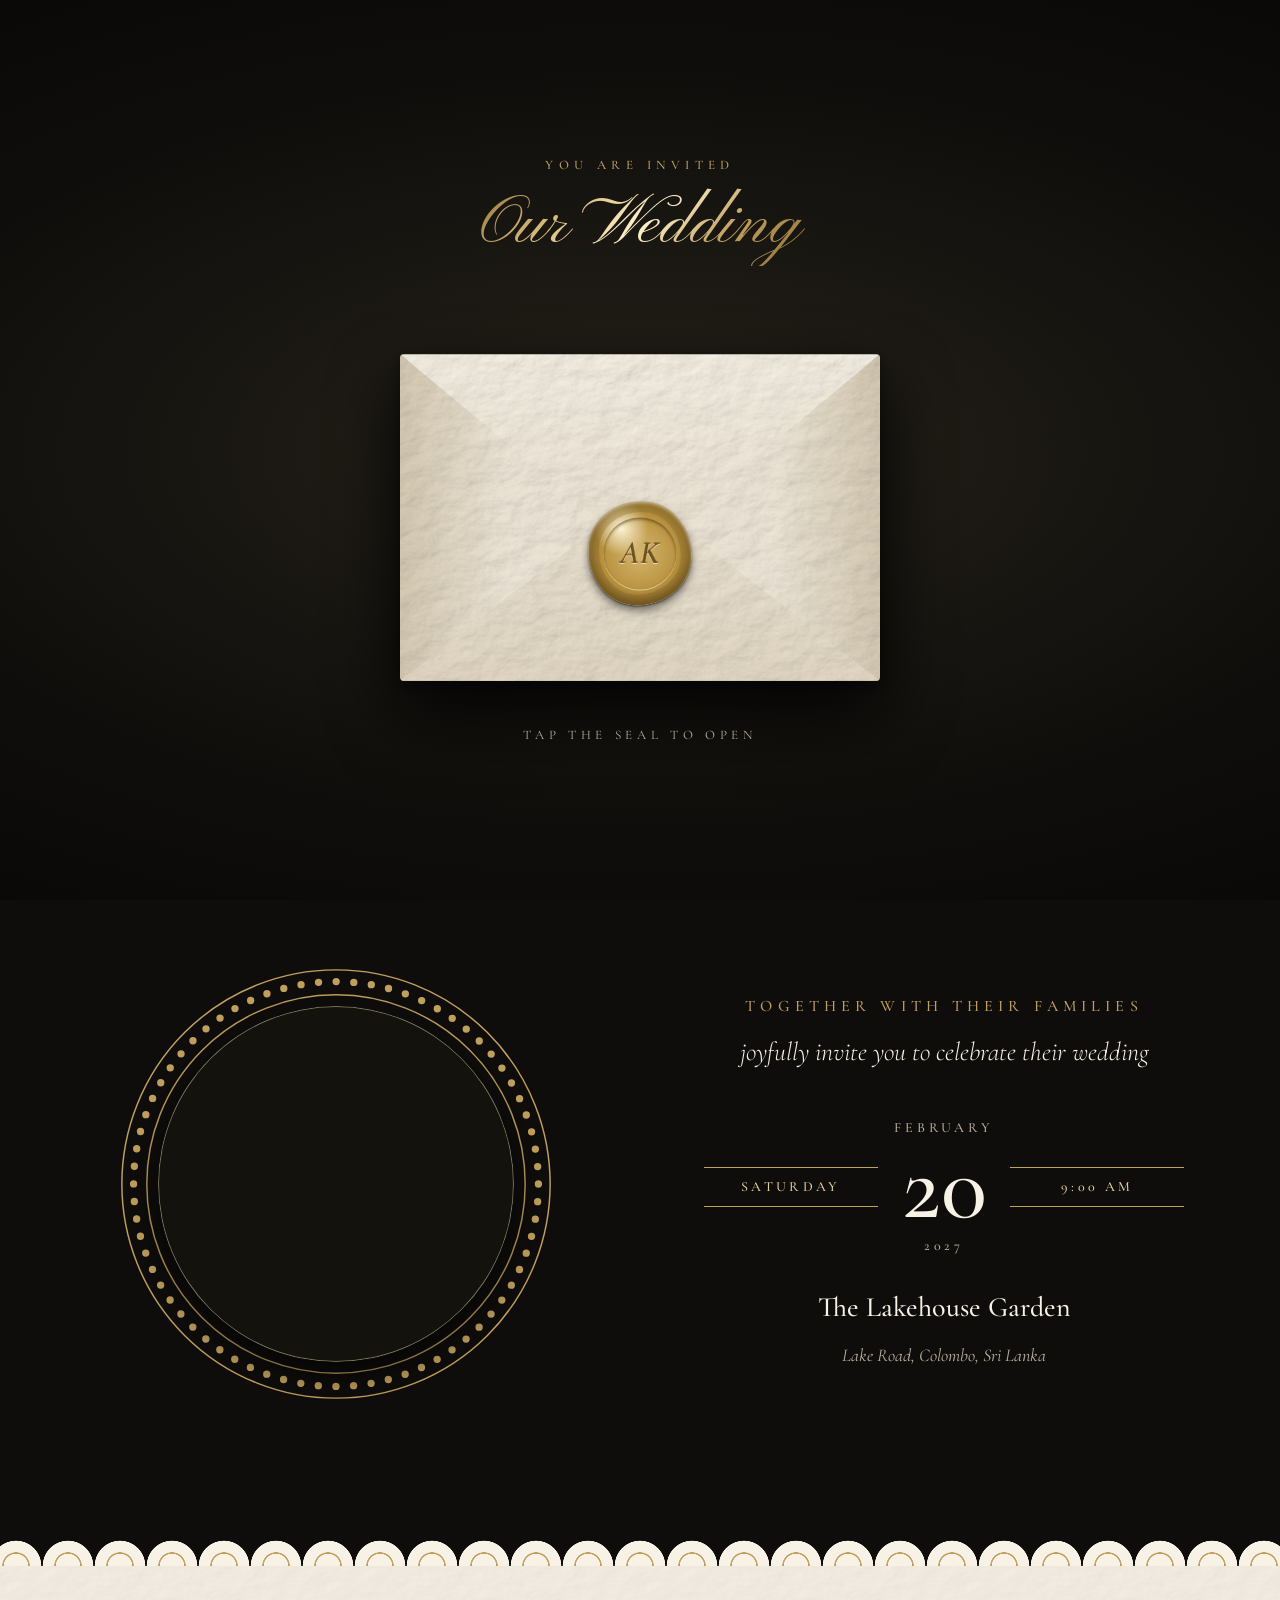
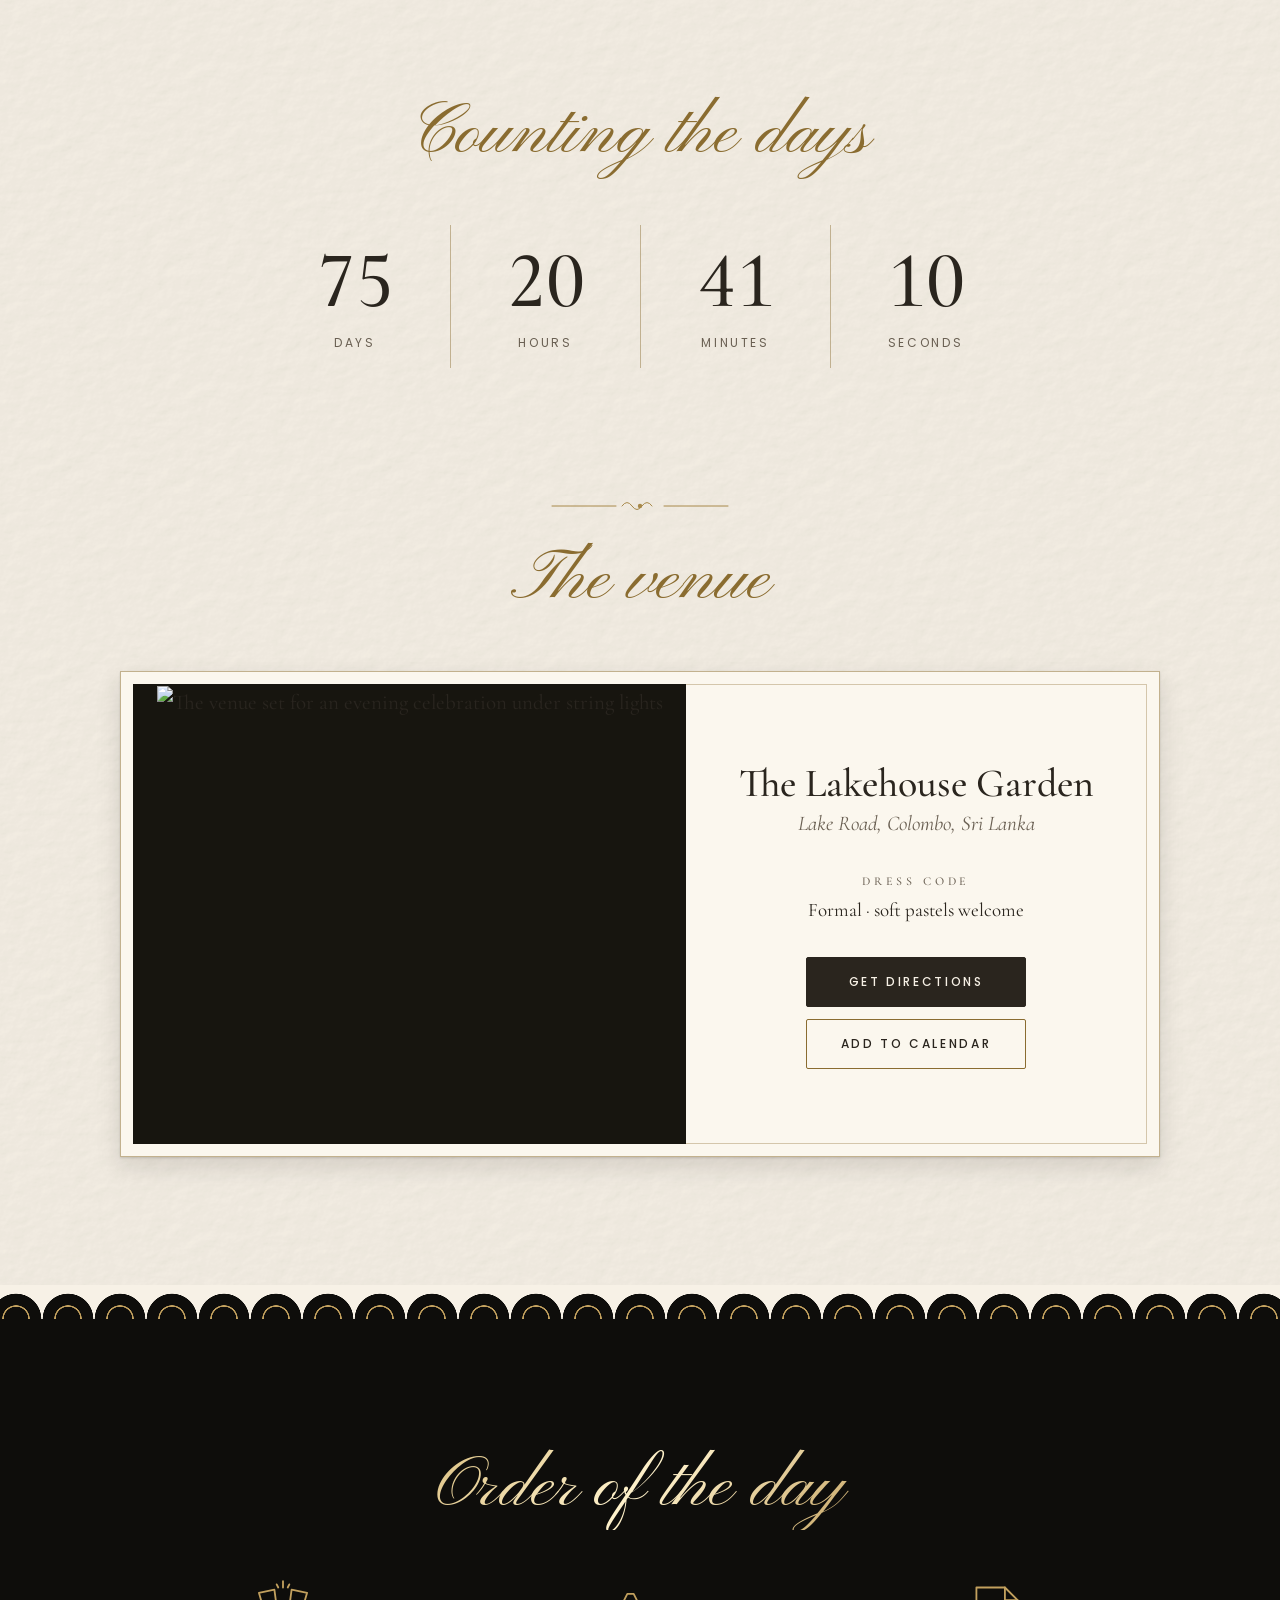
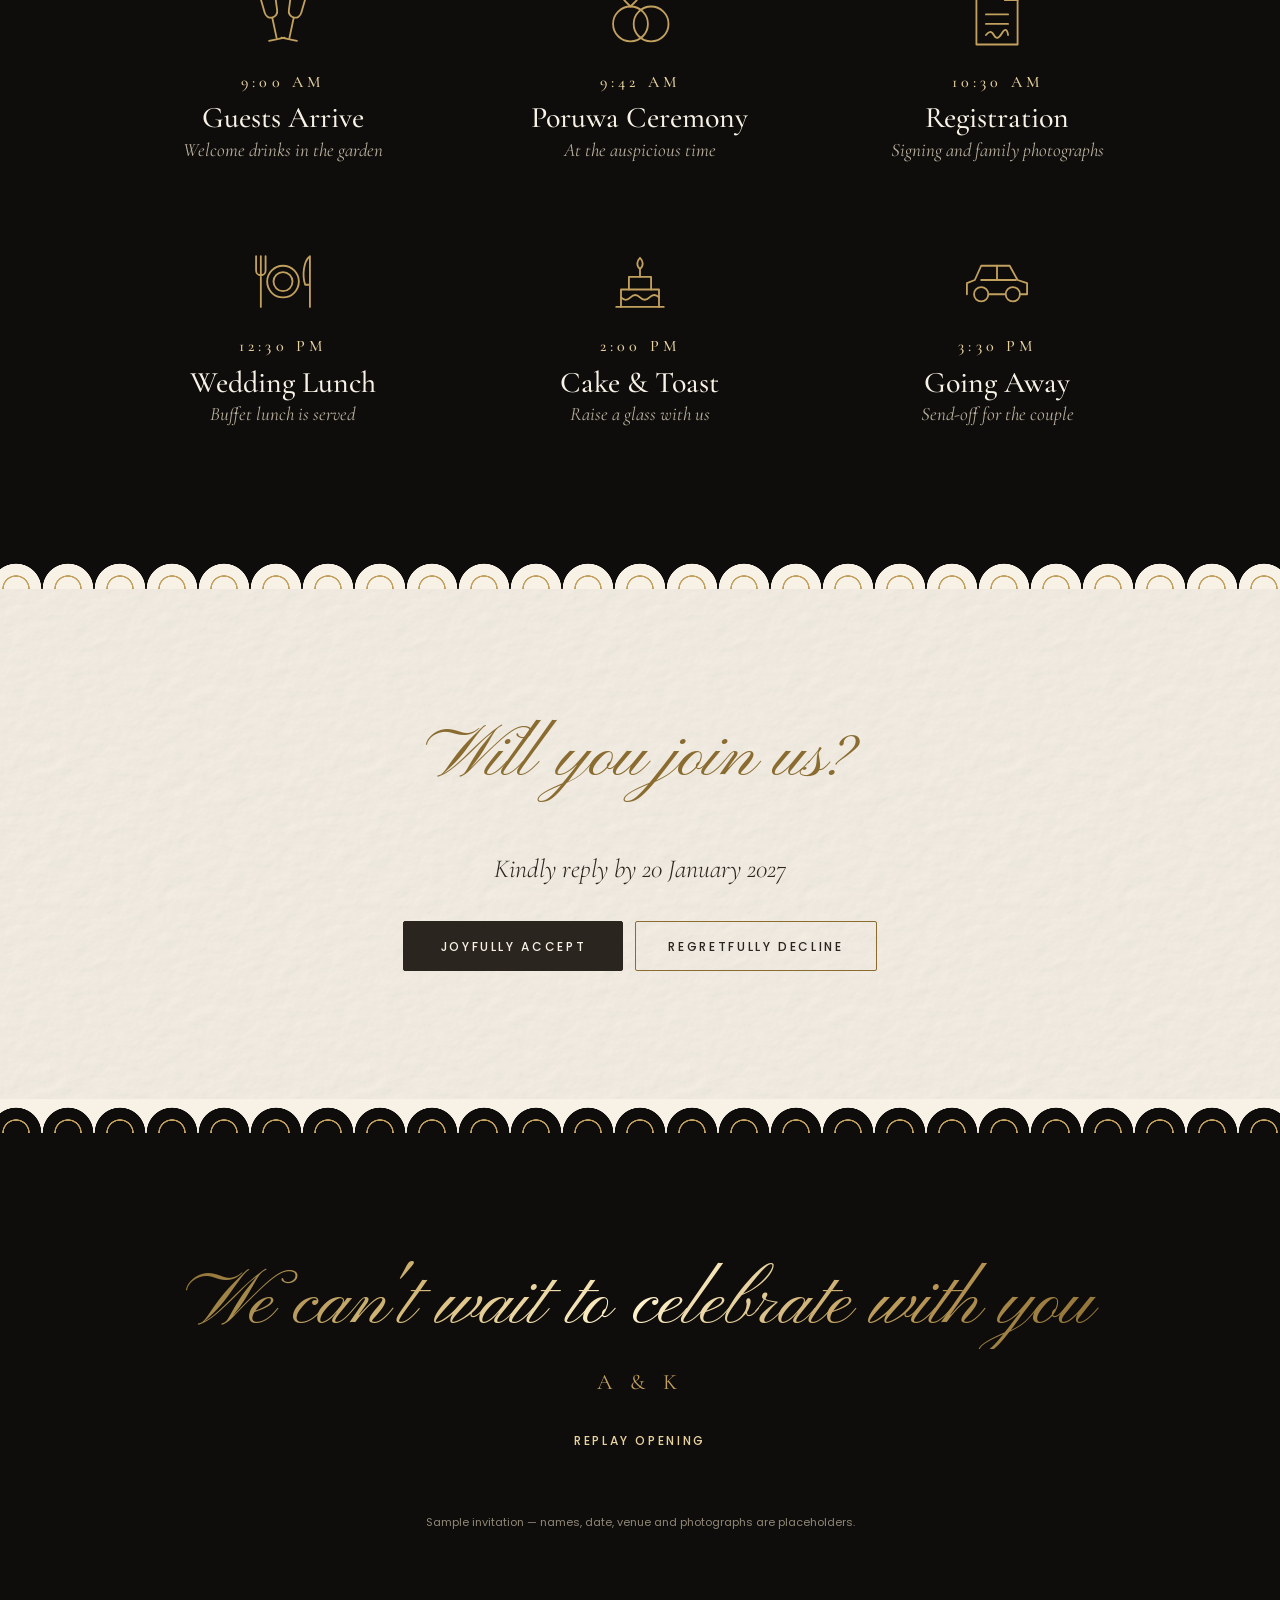
==== commit 8a678577: "Card 01: full-width desktop layout, venue and pre-shoot photos Drop the narrow card column. From 992" ====
--- a/demo/card-01/index.html
+++ b/demo/card-01/index.html
@@ -59,7 +59,7 @@
 
       <!-- Hero photo -->
       <header class="hero">
-        <img class="hero__img" id="heroImg" alt="The couple embracing in a garden" fetchpriority="high">
+        <img class="hero__img" id="heroImg" alt="The wedding venue lit up in the evening" fetchpriority="high">
         <div class="hero__shade" aria-hidden="true"></div>
         <div class="flecks" id="flecks" aria-hidden="true"></div>
         <div class="hero__text">
@@ -77,13 +77,14 @@
       <section class="section section--dark invitation" id="invitation">
         <p class="invitation__guest reveal" id="heroGuest" hidden></p>
 
+        <div class="invitation__grid">
         <div class="portrait reveal">
           <svg class="portrait__ring" viewBox="0 0 300 300" aria-hidden="true">
             <circle class="ring ring--line" cx="150" cy="150" r="146"/>
             <circle class="ring ring--beads" cx="150" cy="150" r="138"/>
             <circle class="ring ring--line" cx="150" cy="150" r="129"/>
           </svg>
-          <div class="portrait__photo" id="portraitPhoto" role="img" aria-label="Portrait of the couple"></div>
+          <div class="portrait__photo" id="portraitPhoto" role="img" aria-label="The couple, from their pre-wedding shoot"></div>
           <div class="portrait__hearts" aria-hidden="true">
             <i class="fa-solid fa-heart heartfloat" style="--x:6%;--s:.8;--dl:0s"></i>
             <i class="fa-solid fa-heart heartfloat" style="--x:22%;--s:.55;--dl:1.6s"></i>
@@ -93,6 +94,7 @@
           </div>
         </div>
 
+        <div class="invitation__text">
         <p class="eyebrow reveal" data-bind="hosts"></p>
         <p class="lead reveal" data-bind="request"></p>
 
@@ -110,6 +112,8 @@
           <span data-bind="venueName"></span><br>
           <small data-bind="venueAddress"></small>
         </p>
+        </div>
+        </div>
       </section>
 
       <div class="lace lace--to-light" aria-hidden="true"></div>
--- a/demo/card-01/assets/css/style.css
+++ b/demo/card-01/assets/css/style.css
@@ -29,7 +29,6 @@
   --s-1: 4px;  --s-2: 8px;  --s-3: 12px; --s-4: 16px; --s-6: 24px;
   --s-8: 32px; --s-12: 48px; --s-16: 64px; --s-24: 96px;
 
-  --sheet-w: 600px;
   --radius: 2px;
   --shadow-1: 0 1px 2px rgba(20, 14, 4, .14), 0 10px 24px rgba(20, 14, 4, .12);
   --shadow-2: 0 2px 6px rgba(0, 0, 0, .4), 0 30px 70px rgba(0, 0, 0, .6);
@@ -64,7 +63,7 @@
 }
 .eyebrow { font-size: .875rem; }
 .label { font-size: .75rem; }
-.lead { font-style: italic; font-size: 1.375rem; text-wrap: balance; }
+.lead { font-style: italic; font-size: 1.375rem; text-wrap: balance; max-width: 26em; margin-left: auto; margin-right: auto; }
 .title {
   font-family: var(--font-script); font-weight: 400;
   font-size: clamp(2.5rem, 11vw, 3.5rem); line-height: 1.15;
@@ -222,17 +221,13 @@
 
 /* ---------- 5. Sheet + hero ---------- */
 .invite { min-height: 100vh; }
-.sheet { position: relative; max-width: var(--sheet-w); margin: 0 auto; overflow: hidden; background: var(--black); text-align: center; }
-@media (min-width: 680px) {
-  .invite { padding: var(--s-12) var(--s-6); }
-  .sheet { box-shadow: var(--shadow-2); }
-}
+.sheet { position: relative; overflow: hidden; background: var(--black); text-align: center; }
 
 .hero { position: relative; height: min(100svh, 860px); min-height: 560px; overflow: hidden; background: var(--black); color: var(--ivory); }
 .hero__img {
   position: absolute; inset: 0; width: 100%; height: 100%;
   object-fit: cover; object-position: 50% 40%;
-  filter: saturate(.72) contrast(1.04) brightness(.92) sepia(.12);
+  filter: saturate(.9) contrast(1.04) brightness(.95);
   transform: scale(1.14);
 }
 body.is-open .hero__img { animation: kenburns 14s ease-out forwards; }
@@ -381,6 +376,71 @@
   100% { opacity: 0; transform: translate3d(var(--dx, 30px), -620px, 0); }
 }
 
+/* ---------- 9. Desktop: full-width layout ---------- */
+@media (min-width: 992px) {
+  body { font-size: 1.3125rem; }
+  .title { font-size: 4.5rem; margin-bottom: var(--s-12); }
+  .lead { font-size: 1.625rem; }
+  .eyebrow { font-size: 1rem; }
+  .env { --w: 480px; }
+  .stage__guest { font-size: 4.25rem; }
+
+  .hero { height: 100svh; min-height: 640px; }
+  .hero__text { padding-bottom: var(--s-24); }
+  .names { font-size: clamp(6rem, 9vw, 9.5rem); }
+  .names span { display: inline; }
+  .names__amp { display: inline; font-size: .5em; margin: 0 .25em; }
+  .hero__date { font-size: 1.125rem; margin-top: var(--s-6); }
+
+  .section { padding: 128px var(--s-12); }
+  .section--tight { padding-top: 0; }
+  .invitation { padding-top: var(--s-16); }
+  .invitation__guest { font-size: 1.75rem; margin-bottom: var(--s-16); }
+  .invitation__grid {
+    display: grid; grid-template-columns: 1fr 1fr; align-items: center; gap: var(--s-24);
+    max-width: 1120px; margin: 0 auto;
+  }
+  .portrait { width: min(36vw, 440px); margin-bottom: 0; }
+  .heartfloat { font-size: calc(1.5rem * var(--s, 1)); }
+  .dateblock { max-width: 480px; margin-top: var(--s-12); }
+  .dateblock__day { font-size: 6rem; }
+  .invitation__venue { font-size: 1.75rem; margin-top: var(--s-8); }
+
+  .countdown { max-width: 760px; }
+  .countdown__num { font-size: 5rem; }
+  .countdown__label { font-size: .75rem; }
+  .countdown__cell { padding: var(--s-4) var(--s-2); gap: var(--s-3); }
+
+  .framecard { max-width: 1040px; display: grid; grid-template-columns: 1.2fr 1fr; padding: 12px; text-align: center; }
+  .framecard__photo { aspect-ratio: auto; min-height: 460px; }
+  .framecard__body {
+    display: flex; flex-direction: column; justify-content: center; align-items: center;
+    padding: var(--s-12) var(--s-8); border: 1px solid rgba(138, 108, 48, .35); border-left: 0;
+  }
+  .framecard__name { font-size: 2.5rem; }
+  .framecard .btnrow { flex-direction: column; }
+
+  .events { max-width: 1040px; grid-template-columns: repeat(3, 1fr); gap: 80px var(--s-8); }
+  .events__icon { width: 76px; height: 76px; margin-bottom: var(--s-4); }
+  .events__time { font-size: 1rem; }
+  .events__title { font-size: 1.875rem; }
+  .events__note { font-size: 1.1875rem; }
+
+  .lace { height: 34px; background-size: 52px 34px; }
+  .lace--to-light {
+    background-image:
+      radial-gradient(circle at 50% 100%, transparent 12px, var(--gold) 12.5px, var(--gold) 13.5px, transparent 14px),
+      radial-gradient(circle at 50% 100%, var(--ivory) 25px, transparent 25.6px);
+  }
+  .lace--to-dark {
+    background-image:
+      radial-gradient(circle at 50% 100%, transparent 12px, var(--gold) 12.5px, var(--gold) 13.5px, transparent 14px),
+      radial-gradient(circle at 50% 100%, var(--black) 25px, transparent 25.6px);
+  }
+  .closing__script { font-size: 4.75rem; }
+  .closing { padding-bottom: 128px; }
+}
+
 @media (prefers-reduced-motion: reduce) {
   html { scroll-behavior: auto; }
   *, *::before, *::after { animation: none !important; transition: none !important; }
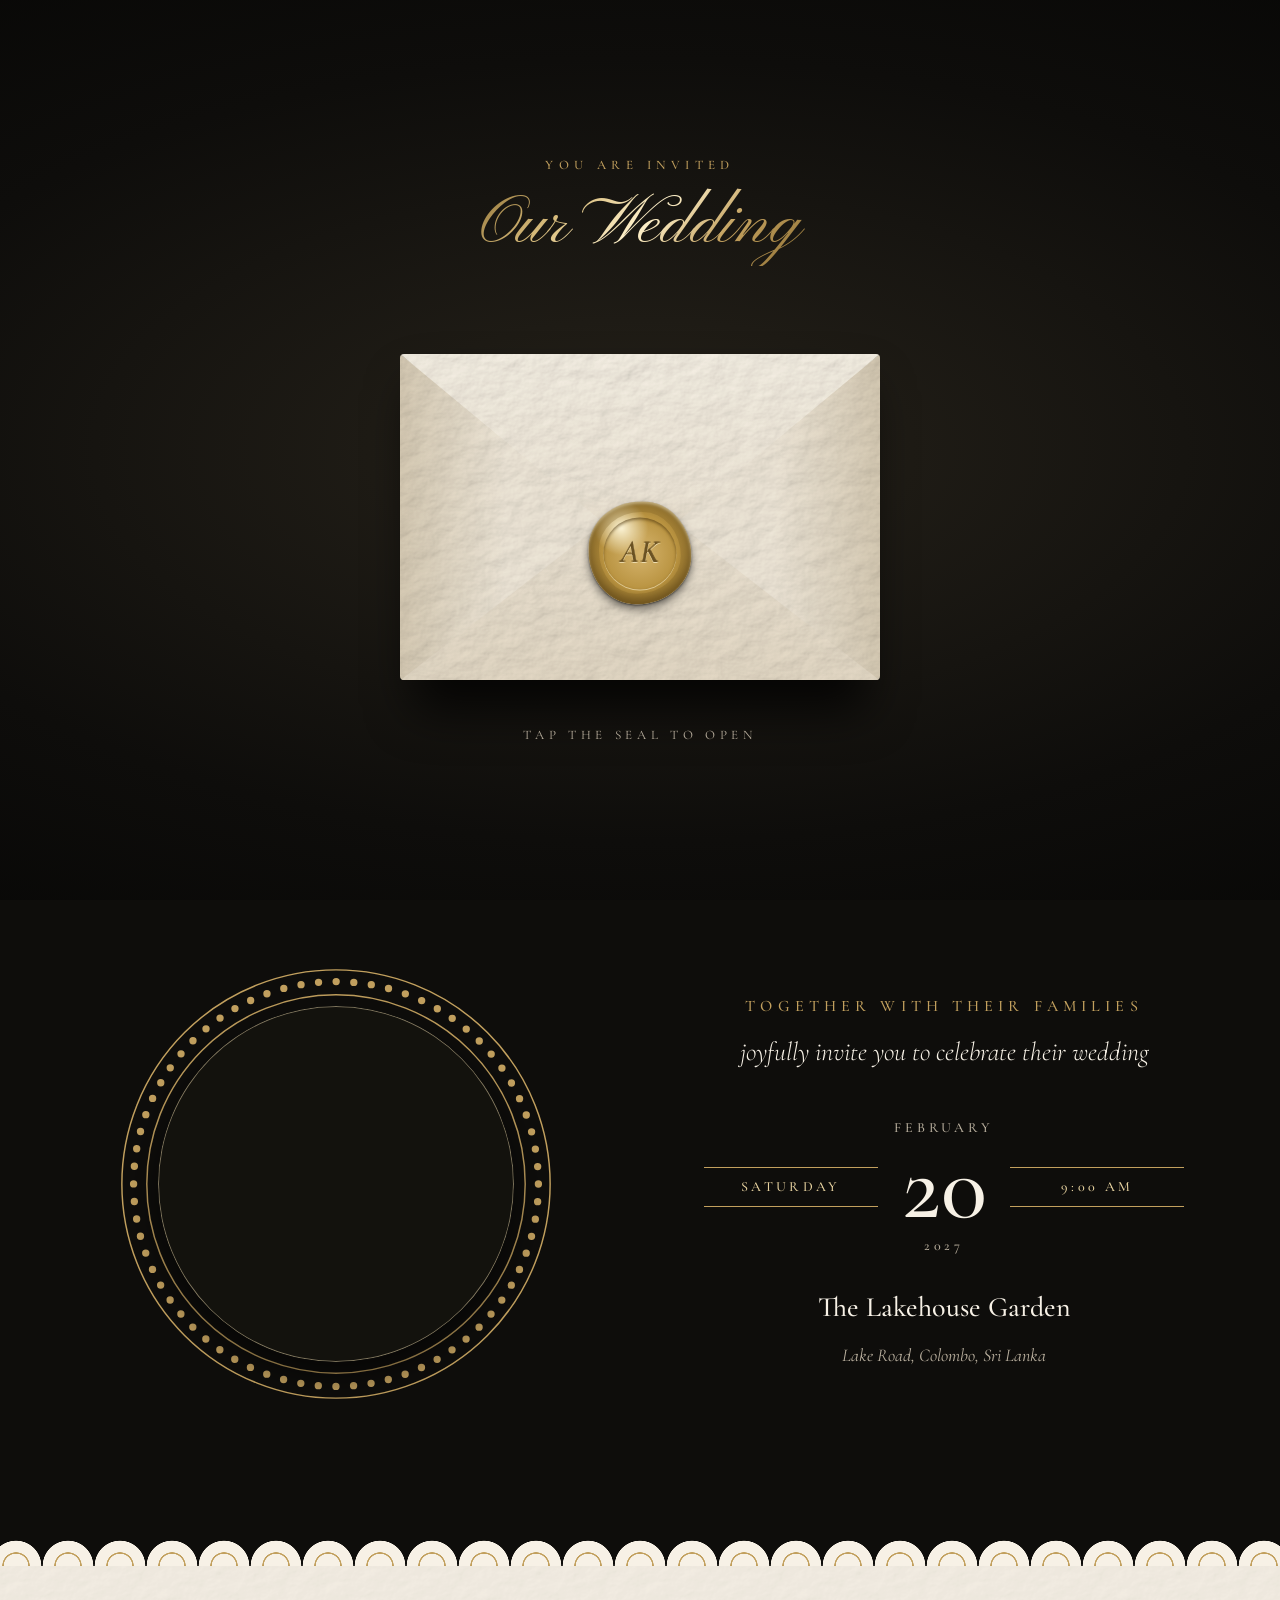
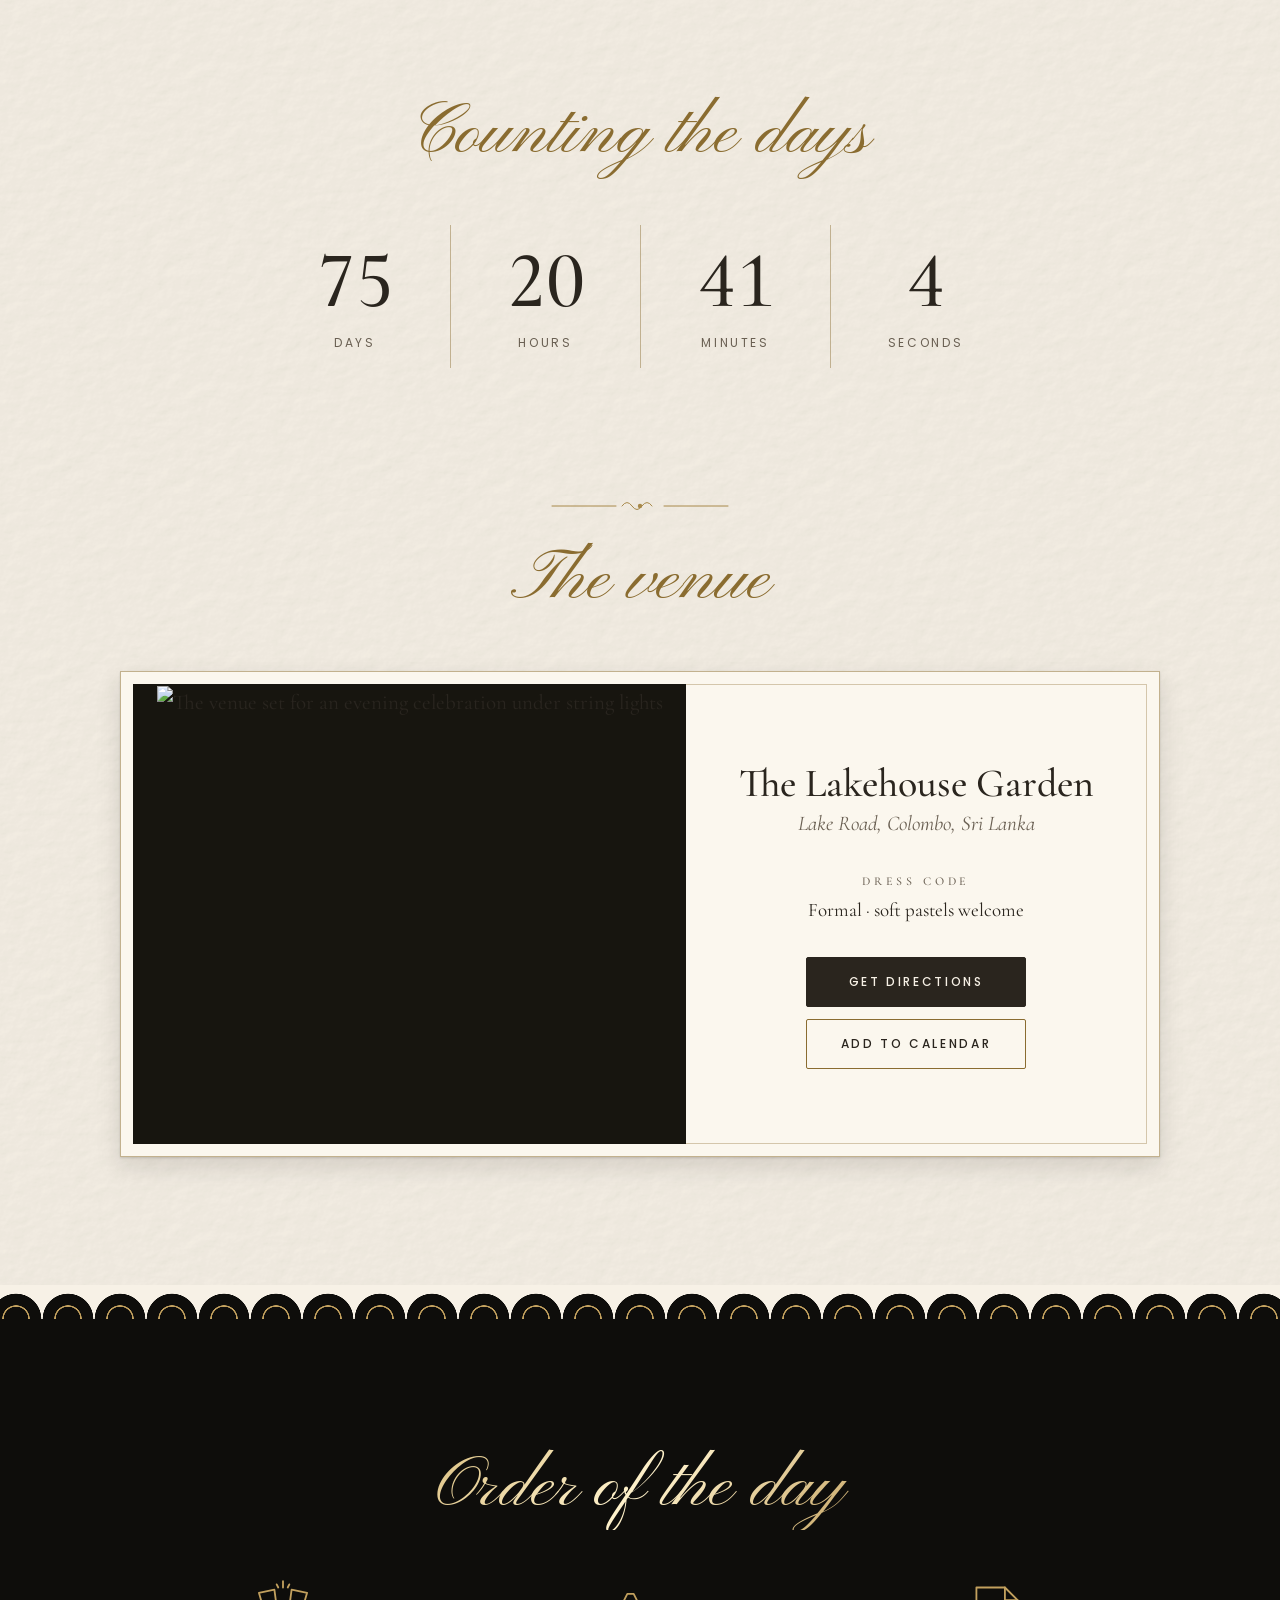
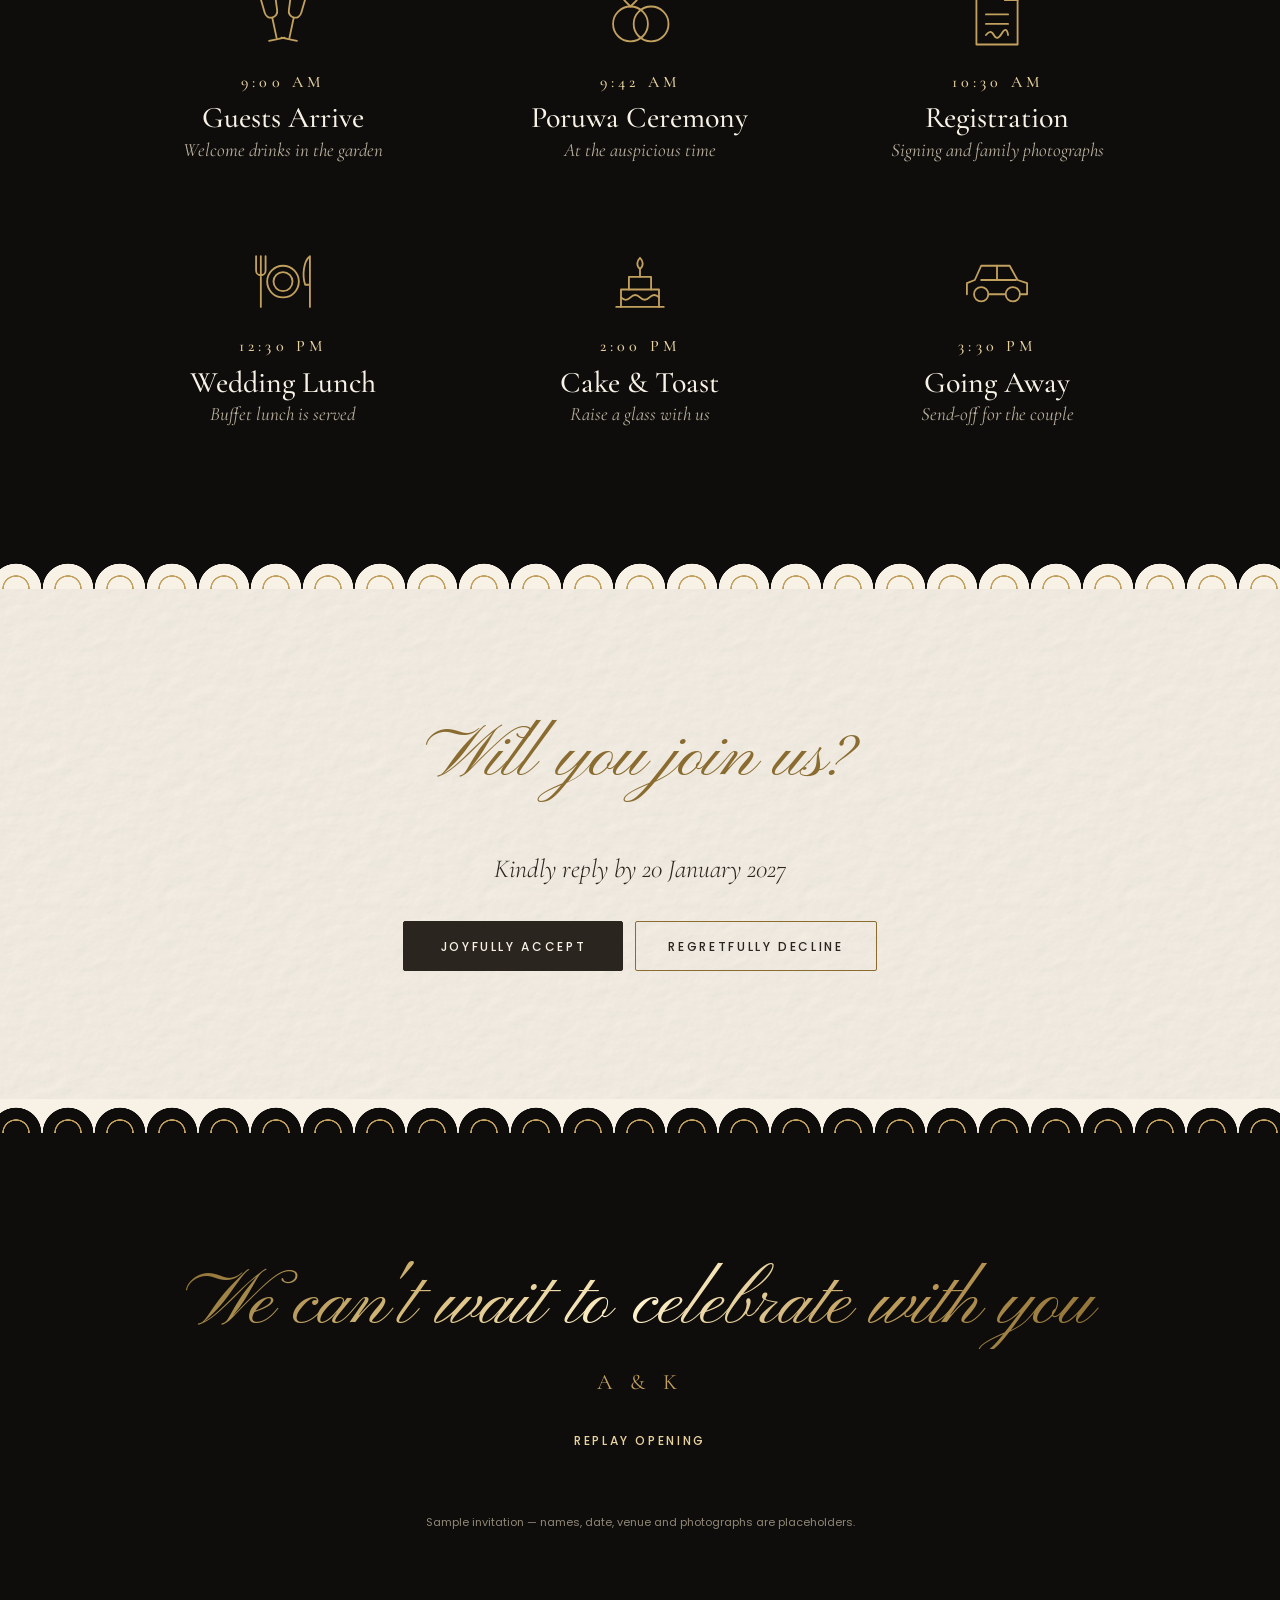
==== commit 568c03d2: "Card 01: stop the missing favicon request" ====
--- a/demo/card-01/index.html
+++ b/demo/card-01/index.html
@@ -10,6 +10,7 @@
   <meta property="og:title" content="You're Invited">
   <meta property="og:description" content="Tap to open your wedding invitation.">
   <meta property="og:type" content="website">
+  <link rel="icon" href="data:,">
 
   <link rel="preconnect" href="https://fonts.googleapis.com">
   <link rel="preconnect" href="https://fonts.gstatic.com" crossorigin>
--- a/demo/card-01/assets/css/style.css
+++ b/demo/card-01/assets/css/style.css
@@ -33,6 +33,7 @@
   --shadow-1: 0 1px 2px rgba(20, 14, 4, .14), 0 10px 24px rgba(20, 14, 4, .12);
   --shadow-2: 0 2px 6px rgba(0, 0, 0, .4), 0 30px 70px rgba(0, 0, 0, .6);
   --ease: cubic-bezier(.22, .8, .24, 1);
+  --ease-io: cubic-bezier(.65, 0, .35, 1);
   --foil: linear-gradient(135deg, #8A6C30 0%, #D8BC7C 28%, #FFF2CC 50%, #C2A05E 72%, #8A6C30 100%);
   /* lit paper fibre, multiplied over the paper colour */
   --paper-tex: url("data:image/svg+xml,%3Csvg xmlns='http://www.w3.org/2000/svg' width='320' height='320'%3E%3Cfilter id='p' x='0' y='0' width='100%25' height='100%25'%3E%3CfeTurbulence type='fractalNoise' baseFrequency='.035 .05' numOctaves='5' seed='7' stitchTiles='stitch'/%3E%3CfeDiffuseLighting lighting-color='%23fff' surfaceScale='1.6' diffuseConstant='1'%3E%3CfeDistantLight azimuth='45' elevation='62'/%3E%3C/feDiffuseLighting%3E%3C/filter%3E%3Crect width='320' height='320' filter='url(%23p)'/%3E%3C/svg%3E");
@@ -97,7 +98,8 @@
   gap: var(--s-3); padding: var(--s-6);
   background: radial-gradient(110% 75% at 50% 50%, #26221A 0%, var(--black) 58%, #050504 100%);
   color: var(--ivory); text-align: center;
-  transition: opacity .8s ease;
+  transition: opacity 1.5s cubic-bezier(.4, 0, .2, 1);
+  will-change: opacity;
 }
 .stage__sparkles { position: absolute; inset: 0; pointer-events: none; }
 .sparkle {
@@ -116,17 +118,24 @@
   font-size: .8125rem; letter-spacing: .36em; text-transform: uppercase; color: var(--mist);
   animation: breathe 2.6s ease-in-out infinite;
 }
-.stage__eyebrow, .stage__guest, .stage__hint { position: relative; transition: opacity .4s ease; }
+.stage__eyebrow, .stage__guest, .stage__hint { position: relative; transition: opacity .7s ease; }
 
 .env {
   --w: min(84vw, 420px);
   position: relative; width: var(--w); aspect-ratio: 1 / .68;
   margin-top: calc(var(--w) * .16);
   perspective: 1400px;
-  filter: drop-shadow(0 30px 34px rgba(0, 0, 0, .7)) drop-shadow(0 4px 6px rgba(0, 0, 0, .5));
   animation: float 6s ease-in-out infinite;
-}
-.env__back, .env__pocket, .env__flap { position: absolute; left: 0; right: 0; transition: transform .9s var(--ease), opacity .6s ease; }
+  transition: transform 1.5s cubic-bezier(.4, 0, .2, 1), opacity 1.2s ease;
+  will-change: transform, opacity;
+}
+/* soft shadow under the envelope: a separate blurred layer, so nothing is re-filtered while the flap moves */
+.env::before {
+  content: ""; position: absolute; inset: 10% 3% -9%; border-radius: 12px;
+  background: rgba(0, 0, 0, .78); filter: blur(24px);
+}
+.env__back, .env__pocket, .env__flap { position: absolute; left: 0; right: 0; }
+.env__flap { transition: transform 1.25s var(--ease-io); will-change: transform; backface-visibility: visible; }
 .env__back {
   top: 0; bottom: 0; border-radius: 4px;
   background:
@@ -139,7 +148,8 @@
   padding: 8px; border-radius: 2px;
   background: var(--paper-tex), #FBF7EE; background-blend-mode: multiply;
   box-shadow: 0 2px 10px rgba(0, 0, 0, .45);
-  transition: transform 1.1s var(--ease);
+  transition: transform 1.5s var(--ease-io);
+  will-change: transform;
 }
 .env__card-inner {
   height: 100%; display: flex; flex-direction: column; align-items: center; justify-content: flex-start;
@@ -186,7 +196,7 @@
     inset 0 -6px 10px rgba(70, 48, 10, .55),
     0 5px 9px rgba(0, 0, 0, .5), 0 1px 2px rgba(0, 0, 0, .5);
   color: #6B5222;
-  transition: transform .55s var(--ease), opacity .45s ease;
+  transition: transform .8s var(--ease), opacity .6s ease;
 }
 .seal::before {
   content: ""; position: absolute; inset: 15%; border-radius: 50%;
@@ -205,19 +215,16 @@
 .seal:hover { transform: translate(-50%, -50%) scale(1.05); }
 
 /* opening sequence — classes added in order by app.js */
-.stage.s1 .seal { transform: translate(-50%, 30%) rotate(24deg) scale(.72); opacity: 0; pointer-events: none; }
+.stage.s1 .seal { transform: translate(-50%, -62%) scale(1.22); opacity: 0; pointer-events: none; }
 .stage.s1 .seal::after, .stage.s1 .stage__hint { animation: none; }
 .stage.s1 .stage__eyebrow, .stage.s1 .stage__guest, .stage.s1 .stage__hint { opacity: 0; }
 .stage.s1 .env { animation-play-state: paused; }
 .stage.s2 .env__flap { transform: rotateX(180deg); }
 .stage.s2b .env__flap { z-index: 1; background: linear-gradient(180deg, #1D1A13, #0A0908); filter: none; }
 .stage.s3 .env__card { transform: translateY(-60%); }
-.stage.s4 .env { filter: none; }
-.stage.s4 .env__back, .stage.s4 .env__pocket { transform: translateY(70%); opacity: 0; }
-.stage.s4 .env__flap { transform: translateY(70%) rotateX(180deg); opacity: 0; }
-.stage.s4 .env__card { transform: translateY(-20%) scale(9); transition: transform 1.1s cubic-bezier(.6, 0, .8, .4); box-shadow: none; }
-.stage.s4 .env__card-inner { opacity: 0; }
-.stage.s5 { opacity: 0; pointer-events: none; }
+/* the envelope drifts toward the viewer and dissolves into the photograph behind it */
+.stage.s4 { opacity: 0; pointer-events: none; }
+.stage.s4 .env { transform: scale(1.14) translateY(-3%); opacity: 0; }
 
 /* ---------- 5. Sheet + hero ---------- */
 .invite { min-height: 100vh; }
@@ -230,7 +237,7 @@
   filter: saturate(.9) contrast(1.04) brightness(.95);
   transform: scale(1.14);
 }
-body.is-open .hero__img { animation: kenburns 14s ease-out forwards; }
+body.is-open .hero__img { animation: kenburns 16s cubic-bezier(.2, .6, .2, 1) forwards; }
 .hero__shade {
   position: absolute; inset: 0;
   background: linear-gradient(180deg, rgba(14, 13, 11, .5) 0%, rgba(14, 13, 11, 0) 26%, rgba(14, 13, 11, .15) 50%, rgba(14, 13, 11, .88) 82%, var(--black) 100%);
@@ -354,12 +361,12 @@
 .closing__note { margin-top: var(--s-8); font-family: var(--font-ui); font-size: .6875rem; color: #8F8676; }
 
 /* ---------- 8. Motion ---------- */
-.rise { opacity: 0; transform: translateY(20px); transition: opacity 1.1s ease var(--d, 0s), transform 1.1s var(--ease) var(--d, 0s); }
+.rise { opacity: 0; transform: translateY(20px); transition: opacity 1.4s ease calc(var(--d, 0s) + .7s), transform 1.4s var(--ease) calc(var(--d, 0s) + .7s); }
 body.is-open .rise { opacity: 1; transform: none; }
 .reveal { opacity: 0; transform: translateY(24px); transition: opacity .9s ease var(--d, 0s), transform .9s var(--ease) var(--d, 0s); }
 .reveal.is-in { opacity: 1; transform: none; }
 
-@keyframes float { 50% { transform: translateY(-7px); } }
+@keyframes float { 50% { translate: 0 -7px; } }
 @keyframes breathe { 50% { opacity: .45; } }
 @keyframes ring { 0% { transform: scale(.8); opacity: .8; } 100% { transform: scale(1.45); opacity: 0; } }
 @keyframes twinkle { 50% { opacity: .9; transform: scale(1.5); } }
